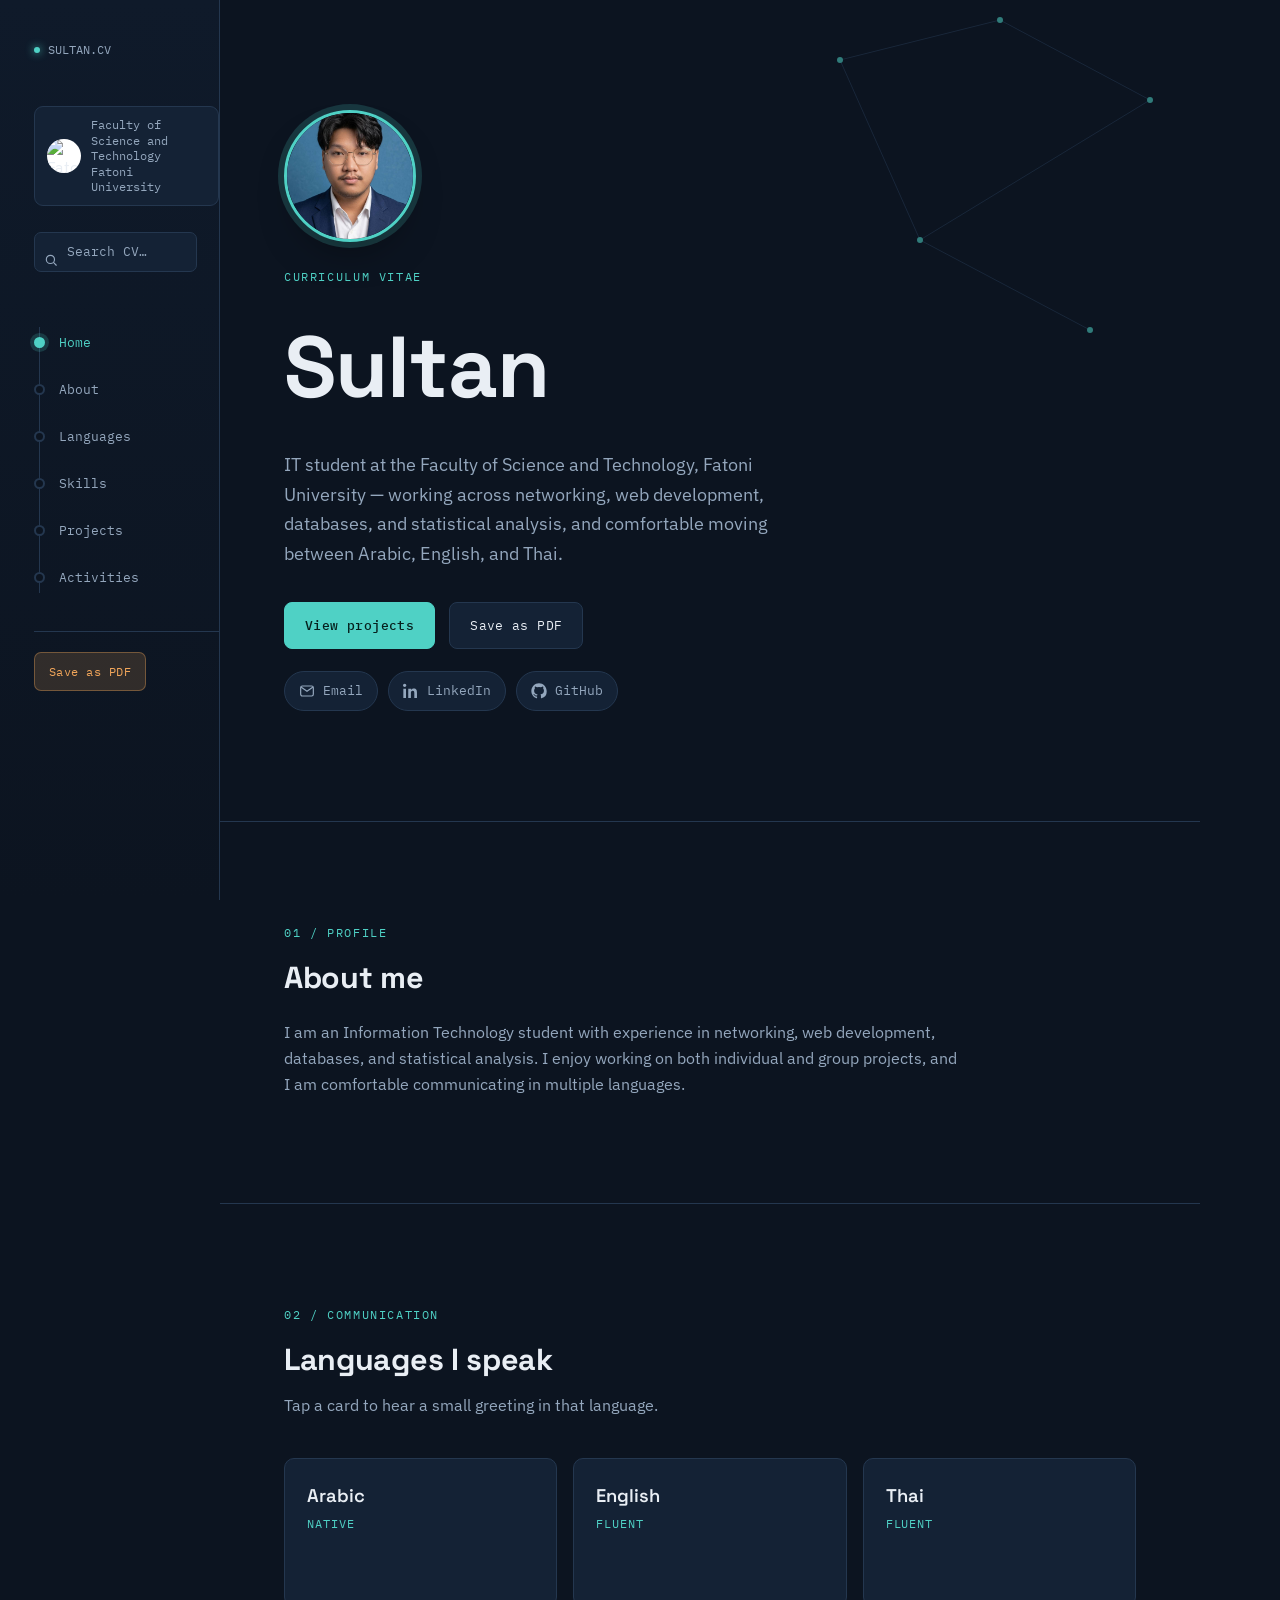
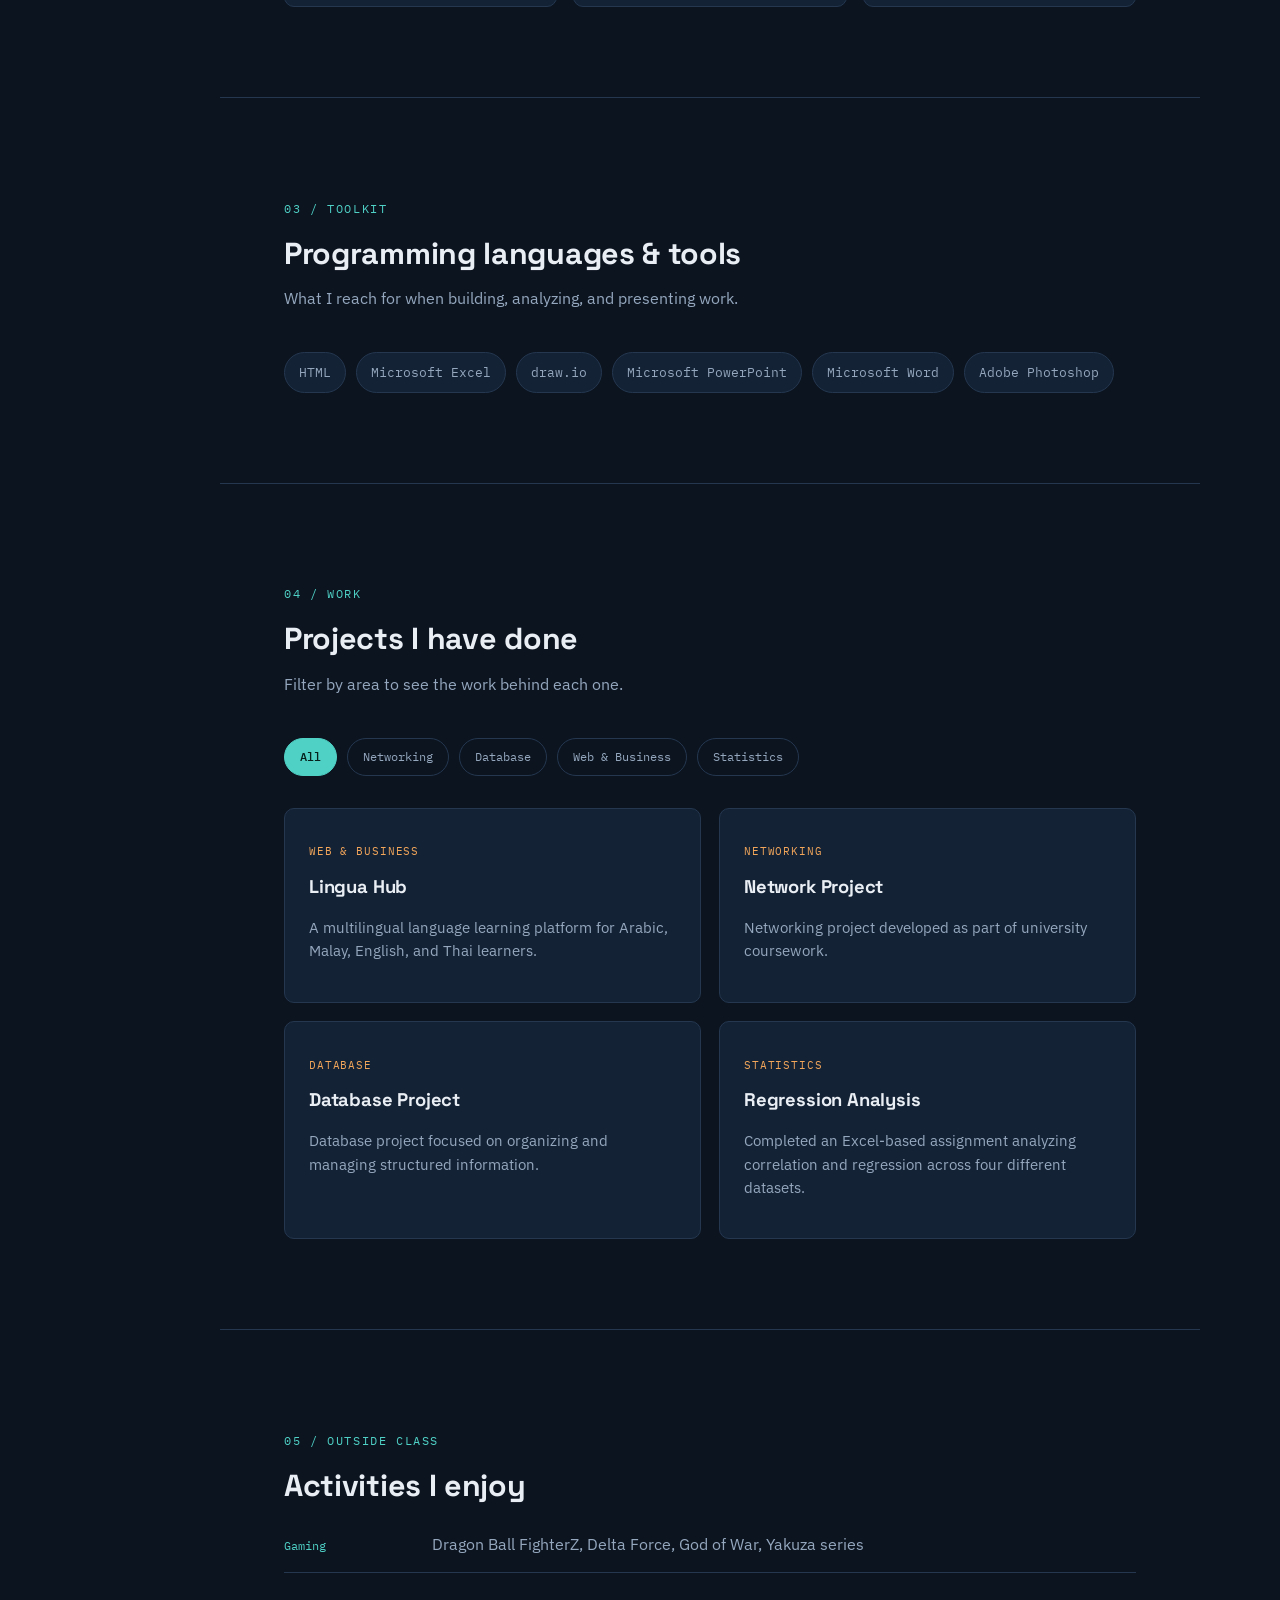
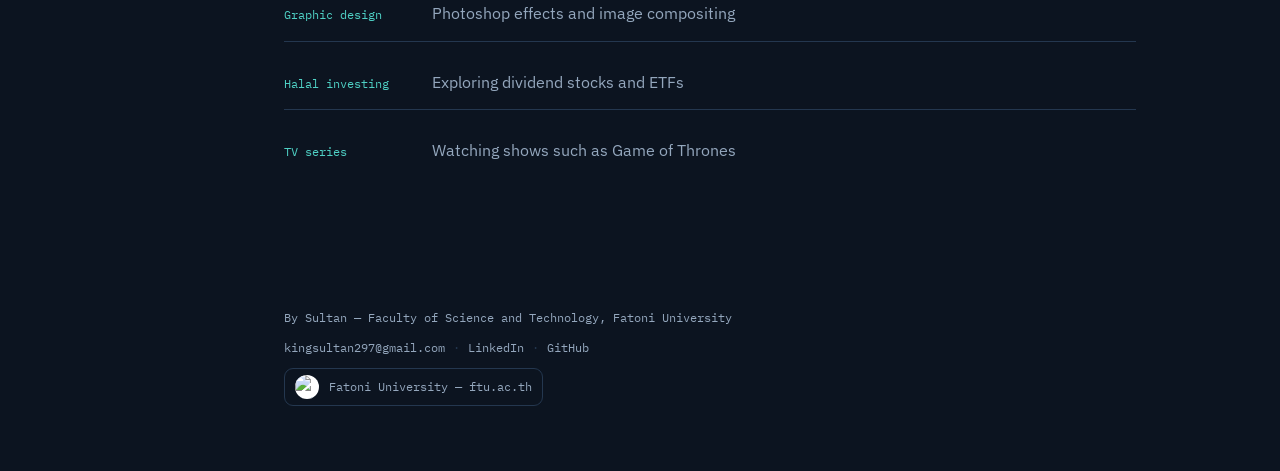
==== CV code/index.html @ 8ec35c38 "Fix image filename case sensitivity - change university.png to University.png" ====
<!DOCTYPE html>
<html lang="en">

<head>
    <meta charset="UTF-8">
    <meta name="viewport" content="width=device-width, initial-scale=1.0">
    <meta name="author" content="Sultan">
    <meta name="description"
        content="Curriculum Vitae of Sultan, IT student at Fatoni University">
    <meta name="keywords"
        content="Sultan, CV, Information Technology, Fatoni University, IT Student">
    <meta name="robots" content="index, follow">
    <title>Sultan — IT Student, Fatoni University</title>
    <!-- Google Fonts -->
    <link rel="preconnect" href="https://fonts.googleapis.com">
    <link rel="preconnect" href="https://fonts.gstatic.com" crossorigin>
    <link
        href="https://fonts.googleapis.com/css2?family=Space+Grotesk:wght@400;500;600;700&family=IBM+Plex+Sans:wght@400;500;600&family=IBM+Plex+Mono:wght@400;500&family=Noto+Sans+Arabic:wght@500&family=Noto+Sans+Thai:wght@500&display=swap"
        rel="stylesheet">
    <!-- CSS -->
    <link rel="stylesheet" href="style.css">
</head>
<body>
    <div class="shell">
        <!-- =====================================================
             NAVIGATION
             ===================================================== -->
        <nav class="rail" aria-label="Section navigation">
            <div class="rail-brand">
                <span class="dot"></span>
                SULTAN.CV
            </div>
            <!-- University -->
            <a
                class="uni-badge"
                href="https://ftu.ac.th/"
                target="_blank"
                rel="noopener noreferrer"
                aria-label="Fatoni University website">
                <img
                    src="images/university.png"
                    alt="Fatoni University logo">
                <span>
                    Faculty of Science and Technology<br>
                    Fatoni University
                </span>
            </a>
            <!-- Search -->
            <div class="rail-search">
                <svg
                    class="search-icon"
                    viewBox="0 0 24 24"
                    fill="none"
                    stroke="currentColor"
                    stroke-width="2"
                    stroke-linecap="round">
                    <circle
                        cx="11"
                        cy="11"
                        r="7">
                    </circle>
                    <line
                        x1="21"
                        y1="21"
                        x2="16.65"
                        y2="16.65">
                    </line>
                </svg>

                <input
                    type="search"
                    id="siteSearch"
                    class="search-input"
                    placeholder="Search CV…"
                    aria-label="Search this CV"
                    autocomplete="off">
                <span
                    id="searchCount"
                    class="search-count"
                    aria-live="polite">
                </span>
            </div>

            <!-- Navigation nodes -->
            <div class="topo">

                <div
                    class="topo-line"
                    aria-hidden="true">
                </div>
                <button
                    class="node-btn"
                    data-target="home">

                    <span class="node"></span>
                    Home

                </button>
                <button
                    class="node-btn"
                    data-target="about">
                    <span class="node"></span>
                    About

                </button>
                <button
                    class="node-btn"
                    data-target="languages">

                    <span class="node"></span>
                    Languages

                </button>
                <button
                    class="node-btn"
                    data-target="skills">
                    <span class="node"></span>
                    Skills
                </button>
                <button
                    class="node-btn"
                    data-target="projects">
                    <span class="node"></span>
                    Projects
                </button>
                <button
                    class="node-btn"
                    data-target="activities">
                    <span class="node"></span>
                    Activities
                </button>
            </div>
            <!-- Rail footer -->
            <div class="rail-foot">

                <button
                    type="button"
                    class="print-btn">

                    Save as PDF

                </button>

            </div>

        </nav>


        <!-- =====================================================
             MAIN CONTENT
             ===================================================== -->
        <main>
            <!-- =================================================
                 HOME
                 ================================================= -->
            <section id="home">
                <!-- Decorative graph -->
                <svg
                    class="hero-graph"
                    viewBox="0 0 520 520"
                    aria-hidden="true">
                    <line
                        x1="80"
                        y1="120"
                        x2="240"
                        y2="80">
                    </line>
                    <line
                        x1="240"
                        y1="80"
                        x2="390"
                        y2="160">
                    </line>

                    <line
                        x1="80"
                        y1="120"
                        x2="160"
                        y2="300">
                    </line>

                    <line
                        x1="160"
                        y1="300"
                        x2="390"
                        y2="160">
                    </line>

                    <line
                        x1="160"
                        y1="300"
                        x2="330"
                        y2="390">
                    </line>


                    <circle
                        class="pulse"
                        cx="80"
                        cy="120"
                        r="3">
                    </circle>

                    <circle
                        class="pulse"
                        cx="240"
                        cy="80"
                        r="3">
                    </circle>

                    <circle
                        class="pulse"
                        cx="390"
                        cy="160"
                        r="3">
                    </circle>

                    <circle
                        class="pulse"
                        cx="160"
                        cy="300"
                        r="3">
                    </circle>

                    <circle
                        class="pulse"
                        cx="330"
                        cy="390"
                        r="3">
                    </circle>

                </svg>


                <!-- Profile photo -->
                <div class="hero-photo">

                    <img
                        src="images/sultan.jpg"
                        alt="Portrait of Sultan">

                </div>


                <p class="eyebrow">
                    Curriculum Vitae
                </p>


                <h1 class="hero-name">
                    Sultan
                </h1>


                <p class="hero-role">
                    IT student at the Faculty of Science and Technology,
                    Fatoni University — working across networking,
                    web development, databases, and statistical analysis,
                    and comfortable moving between Arabic, English, and Thai.
                </p>


                <!-- Buttons -->
                <div class="hero-cta">

                    <button
                        type="button"
                        class="btn primary">

                        View projects

                    </button>


                    <button
                        type="button"
                        class="btn">

                        Save as PDF

                    </button>

                </div>


                <!-- Social links -->
                <div class="social-row">


                    <!-- Email -->
                    <a
                        class="social-link"
                        href="mailto:kingsultan297@gmail.com"
                        aria-label="Email Sultan">

                        <svg
                            viewBox="0 0 24 24"
                            fill="none"
                            stroke="currentColor"
                            stroke-width="1.8"
                            stroke-linecap="round"
                            stroke-linejoin="round">

                            <rect
                                x="2.5"
                                y="4.5"
                                width="19"
                                height="15"
                                rx="2.5">
                            </rect>

                            <path
                                d="M3.5 6.5l8.5 6 8.5-6">
                            </path>

                        </svg>

                        <span>
                            Email
                        </span>

                    </a>


                    <!-- LinkedIn -->
                    <a
                        class="social-link"
                        href="https://www.linkedin.com/search/results/people/?keywords=Sultan%20Sasu"
                        target="_blank"
                        rel="noopener noreferrer"
                        aria-label="Sultan on LinkedIn">

                        <svg
                            viewBox="0 0 24 24"
                            fill="currentColor">

                            <path
                                d="M4.98 3.5C4.98 4.88 3.87 6 2.5 6S0 4.88 0 3.5 1.12 1 2.5 1s2.48 1.12 2.48 2.5zM.5 8.5h4v14h-4v-14zM8.5 8.5h3.83v1.91h.05c.53-1 1.84-2.07 3.78-2.07 4.05 0 4.8 2.66 4.8 6.13v8.03h-4v-7.12c0-1.7-.03-3.88-2.36-3.88-2.37 0-2.73 1.85-2.73 3.76v7.36h-4v-14z">
                            </path>

                        </svg>

                        <span>
                            LinkedIn
                        </span>

                    </a>


                    <!-- GitHub -->
                    <a
                        class="social-link"
                        href="https://github.com/ug681431004-oss"
                        target="_blank"
                        rel="noopener noreferrer"
                        aria-label="Sultan on GitHub">

                        <svg
                            viewBox="0 0 24 24"
                            fill="currentColor">

                            <path
                                d="M12 .5C5.73.5.5 5.73.5 12c0 5.08 3.29 9.39 7.86 10.91.57.11.78-.25.78-.55 0-.27-.01-1.17-.02-2.12-3.2.7-3.88-1.36-3.88-1.36-.52-1.34-1.28-1.7-1.28-1.7-1.05-.72.08-.7.08-.7 1.16.08 1.77 1.19 1.77 1.19 1.03 1.77 2.7 1.26 3.36.96.1-.75.4-1.26.73-1.55-2.55-.29-5.23-1.28-5.23-5.7 0-1.26.45-2.29 1.19-3.1-.12-.29-.52-1.46.11-3.05 0 0 .97-.31 3.18 1.18a11 11 0 0 1 5.79 0c2.21-1.49 3.18-1.18 3.18-1.18.63 1.59.23 2.76.11 3.05.74.81 1.19 1.84 1.19 3.1 0 4.43-2.69 5.41-5.25 5.69.41.36.78 1.06.78 2.14 0 1.54-.01 2.79-.01 3.17 0 .3.2.67.79.55A10.52 10.52 0 0 0 23.5 12C23.5 5.73 18.27.5 12 .5z">
                            </path>

                        </svg>

                        <span>
                            GitHub
                        </span>

                    </a>

                </div>

            </section>


            <!-- =================================================
                 ABOUT
                 ================================================= -->

            <section id="about">

                <p class="eyebrow">
                    01 / Profile
                </p>

                <h2 class="section-title">
                    About me
                </h2>

                <p>
                    I am an Information Technology student with experience
                    in networking, web development, databases, and
                    statistical analysis. I enjoy working on both
                    individual and group projects, and I am comfortable
                    communicating in multiple languages.
                </p>

            </section>


            <!-- =================================================
                 LANGUAGES
                 ================================================= -->

            <section id="languages">

                <p class="eyebrow">
                    02 / Communication
                </p>

                <h2 class="section-title">
                    Languages I speak
                </h2>

                <p class="section-sub">
                    Tap a card to hear a small greeting in that language.
                </p>


                <div
                    class="lang-grid"
                    id="langGrid">


                    <!-- Arabic -->
                    <button
                        type="button"
                        class="lang-card"
                        data-lang="ar">

                        <div class="lang-name">
                            Arabic
                        </div>

                        <div class="lang-level">
                            Native
                        </div>

                        <div class="lang-phrase"></div>

                        <div class="lang-meaning"></div>

                    </button>


                    <!-- English -->
                    <button
                        type="button"
                        class="lang-card"
                        data-lang="en">

                        <div class="lang-name">
                            English
                        </div>

                        <div class="lang-level">
                            Fluent
                        </div>

                        <div class="lang-phrase"></div>

                        <div class="lang-meaning"></div>

                    </button>


                    <!-- Thai -->
                    <button
                        type="button"
                        class="lang-card"
                        data-lang="th">

                        <div class="lang-name">
                            Thai
                        </div>

                        <div class="lang-level">
                            Fluent
                        </div>

                        <div class="lang-phrase"></div>

                        <div class="lang-meaning"></div>

                    </button>

                </div>

            </section>


            <!-- =================================================
                 SKILLS
                 ================================================= -->

            <section id="skills">

                <p class="eyebrow">
                    03 / Toolkit
                </p>

                <h2 class="section-title">
                    Programming languages &amp; tools
                </h2>

                <p class="section-sub">
                    What I reach for when building, analyzing,
                    and presenting work.
                </p>


                <div class="chip-row">

                    <span class="chip">
                        HTML
                    </span>

                    <span class="chip">
                        Microsoft Excel
                    </span>

                    <span class="chip">
                        draw.io
                    </span>

                    <span class="chip">
                        Microsoft PowerPoint
                    </span>

                    <span class="chip">
                        Microsoft Word
                    </span>

                    <span class="chip">
                        Adobe Photoshop
                    </span>

                </div>

            </section>


            <!-- =================================================
                 PROJECTS
                 ================================================= -->

            <section id="projects">

                <p class="eyebrow">
                    04 / Work
                </p>

                <h2 class="section-title">
                    Projects I have done
                </h2>

                <p class="section-sub">
                    Filter by area to see the work behind each one.
                </p>


                <!-- Project filters -->
                <div
                    class="filters"
                    id="filters">

                    <button
                        type="button"
                        class="filter-btn active"
                        data-filter="all">

                        All

                    </button>


                    <button
                        type="button"
                        class="filter-btn"
                        data-filter="networking">

                        Networking

                    </button>
                    <button
                        type="button"
                        class="filter-btn"
                        data-filter="database">
                        Database
                    </button>
                    <button
                        type="button"
                        class="filter-btn"
                        data-filter="web">
                        Web &amp; Business
                    </button>
                    <button
                        type="button"
                        class="filter-btn"
                        data-filter="stats">
                        Statistics
                    </button>
                </div>
                <!-- Project cards -->
                <div
                    class="project-grid"
                    id="projectGrid">
                    <!-- Project 1 -->
                    <article
                        class="project-card"
                        data-cat="web">
                        <p class="project-tag">
                            Web &amp; Business
                        </p>
                        <h3 class="project-title">
                            Lingua Hub
                        </h3>
                        <p class="project-desc">
                            A multilingual language learning platform
                            for Arabic, Malay, English, and Thai learners.
                        </p>
                    </article>
                    <!-- Project 2 -->
                    <article
                        class="project-card"
                        data-cat="networking">
                        <p class="project-tag">
                            Networking
                        </p>
                        <h3 class="project-title">
                            Network Project
                        </h3>
                        <p class="project-desc">
                            Networking project developed as part
                            of university coursework.
                        </p>
                    </article>
                    <!-- Project 3 -->
                    <article
                        class="project-card"
                        data-cat="database">
                        <p class="project-tag">
                            Database
                        </p>
                        <h3 class="project-title">
                            Database Project
                        </h3>
                        <p class="project-desc">
                            Database project focused on organizing
                            and managing structured information.
                        </p>
                    </article>
                    <!-- Project 4 -->
                    <article
                        class="project-card"
                        data-cat="stats">
                        <p class="project-tag">
                            Statistics
                        </p>
                        <h3 class="project-title">
                            Regression Analysis
                        </h3>
                        <p class="project-desc">
                            Completed an Excel-based assignment
                            analyzing correlation and regression
                            across four different datasets.
                        </p>

                    </article>

                </div>

            </section>


            <!-- =================================================
                 ACTIVITIES
                 ================================================= -->

            <section id="activities">

                <p class="eyebrow">
                    05 / Outside class
                </p>

                <h2 class="section-title">
                    Activities I enjoy
                </h2>


                <div class="activity-list">


                    <div class="activity-row">

                        <span class="activity-label">
                            Gaming
                        </span>

                        <span class="activity-detail">
                            Dragon Ball FighterZ, Delta Force,
                            God of War, Yakuza series
                        </span>
                    </div>
                    <div class="activity-row">

                        <span class="activity-label">
                            Graphic design
                        </span>
                        <span class="activity-detail">
                            Photoshop effects and image compositing
                        </span>
                    </div>
                    <div class="activity-row">

                        <span class="activity-label">
                            Halal investing
                        </span>
                        <span class="activity-detail">
                            Exploring dividend stocks and ETFs
                        </span>
                    </div>
                    <div class="activity-row">
                        <span class="activity-label">
                            TV series
                        </span>
                        <span class="activity-detail">
                            Watching shows such as Game of Thrones
                        </span>
                    </div>
                </div>
            </section>
            <!-- =================================================
                 FOOTER
                 ================================================= -->
            <footer>
                <div class="footer-name">
                    By Sultan — Faculty of Science and Technology,
                    Fatoni University
                </div>
                <div class="footer-links">

                    <a href="mailto:kingsultan297@gmail.com">
                        kingsultan297@gmail.com
                    </a>
                    <span aria-hidden="true">
                        ·
                    </span>
                    <a
                        href="https://www.linkedin.com/search/results/people/?keywords=Sultan%20Sasu"
                        target="_blank"
                        rel="noopener noreferrer">
                        LinkedIn
                    </a>
                    <span aria-hidden="true">
                        ·
                    </span>
                    <a
                        href="https://github.com/ug681431004-oss"
                        target="_blank"
                        rel="noopener noreferrer">
                        GitHub
                    </a>
                </div>
                <!-- University footer -->
                <a
                    class="uni-badge footer-uni"
                    href="https://ftu.ac.th/"
                    target="_blank"
                    rel="noopener noreferrer"
                    aria-label="Fatoni University website">
                    <img
                        src="images/university.png"
                        alt="Fatoni University logo">
                    <span>
                        Fatoni University — ftu.ac.th
                    </span>
                </a>
            </footer>
        </main>
    </div>
    <!-- JavaScript -->
    <script src="script.js"></script>

</body>
</html>
---- CV code/style.css ----
/* =========================================================
   VARIABLES
   ========================================================= */
:root {
    --bg: #0c1420;
    --bg-soft: #0f1a2a;
    --panel: #142235;
    --panel-2: #1a2c44;
    --line: #24374f;
    --text: #e9eef4;
    --text-dim: #94a7bd;
    --teal: #4fd1c5;
    --teal-dim: rgba(79, 209, 197, 0.18);
    --amber: #f2a65a;
    --amber-dim: rgba(242, 166, 90, 0.16);
    --radius: 10px;
    --display: "Space Grotesk", sans-serif;
    --body: "IBM Plex Sans", sans-serif;
    --mono: "IBM Plex Mono", monospace;
}
/* =========================================================
   RESET
   ========================================================= */
* {
    box-sizing: border-box;
}
html {
    scroll-behavior: smooth;
}
body {
    margin: 0;
    background: var(--bg);
    color: var(--text);
    font-family: var(--body);
    line-height: 1.6;
    -webkit-font-smoothing: antialiased;
}
::selection {
    background: var(--teal-dim);
    color: var(--text);
}
a {
    color: inherit;
}
button,
input {
    font: inherit;
}
h1,
h2,
h3 {
    font-family: var(--display);
    margin: 0;
    letter-spacing: -0.01em;
}
/* =========================================================
   GENERAL
   ========================================================= */
.eyebrow {
    font-family: var(--mono);
    font-size: 0.72rem;
    letter-spacing: 0.14em;
    text-transform: uppercase;
    color: var(--teal);
}
/* =========================================================
   MAIN LAYOUT
   ========================================================= */

.shell {
    display: grid;
    grid-template-columns: 220px 1fr;
    min-height: 100vh;
}
/* =========================================================
   LEFT NAVIGATION
   ========================================================= */
.rail {
    position: sticky;
    top: 0;
    height: 100vh;
    padding: 40px 0 40px 34px;
    border-right: 1px solid var(--line);
    background:
        linear-gradient(
            180deg,
            var(--bg-soft),
            var(--bg)
        );
}
/* Brand */
.rail-brand {
    display: flex;
    align-items: center;
    gap: 8px;
    margin-bottom: 46px;
    font-family: var(--mono);
    font-size: 0.78rem;
    color: var(--text-dim);
}

.rail-brand .dot {
    width: 6px;
    height: 6px;
    border-radius: 50%;
    background: var(--teal);
    box-shadow:
      0 0 8px var(--teal);
}
/* =========================================================
   UNIVERSITY BADGE
   ========================================================= */
.uni-badge {
    display: flex;
    align-items: center;
    gap: 10px;
    padding: 10px 12px;
    margin-bottom: 26px;
    text-decoration: none;
    border: 1px solid var(--line);
    border-radius: 9px;
    background: var(--panel);
    transition:
        border-color 0.2s ease,
        background 0.2s ease,
        transform 0.2s ease;
}
.uni-badge:hover {
    border-color: var(--teal);
    background: var(--panel-2);
    transform: translateY(-1px);
}
.uni-badge img {
    width: 34px;
    height: 34px;
    flex: 0 0 auto;
    object-fit: cover;
    border-radius: 50%;
    background: white;
}
.uni-badge span {
    font-family: var(--mono);
    font-size: 0.72rem;
    line-height: 1.35;
    color: var(--text-dim);
}
.uni-badge:hover span {
    color: var(--text);
}
/* Footer university */
.uni-badge.footer-uni {
    display: inline-flex;
    margin: 10px 0 0;
    padding: 6px 10px;
    background: transparent;
}
.uni-badge.footer-uni img {
    width: 24px;
    height: 24px;
}
/* =========================================================
   SEARCH
   ========================================================= */
.rail-search {
    position: relative;
    margin-bottom: 30px;
    padding-right: 22px;
}
.search-icon {
    position: absolute;
    left: 10px;
    top: 50%;
    width: 14px;
    height: 14px;
    transform: translateY(-50%);
    color: var(--text-dim);
    pointer-events: none;
}

.search-input {
    width: 100%;
    padding: 9px 10px 9px 32px;
    outline: none;
    font-family: var(--mono);
    font-size: 0.8rem;
    color: var(--text);
    background: var(--panel);
    border: 1px solid var(--line);
    border-radius: 7px;
    transition:
        border-color 0.2s ease,
        box-shadow 0.2s ease,
        background 0.2s ease;
}
.search-input::placeholder {
    color: var(--text-dim);
}
.search-input:focus {
    border-color: var(--teal);
    background: var(--panel-2);
    box-shadow:
        0 0 0 3px var(--teal-dim);
}
.search-count {
    display: block;
    min-height: 1em;
    margin-top: 6px;
    font-family: var(--mono);
    font-size: 0.68rem;
    color: var(--text-dim);
}
.search-count.no-results {
    color: var(--amber);
}
/* Search highlight */
mark.search-hit {
    padding: 0 1px;
    color: var(--teal);
    background: var(--teal-dim);
    border-radius: 3px;
}
mark.search-hit.current {
    color: #06201d;
    background: var(--teal);
}
/* =========================================================
   NAVIGATION NODES
   ========================================================= */
.topo {
    position: relative;
}
.topo-line {
    position: absolute;
    left: 5px;
    top: 8px;
    bottom: 8px;
    width: 1px;
    background: var(--line);
}
.node-btn {
    position: relative;
    display: flex;
    align-items: center;
    gap: 14px;
    width: 100%;
    padding: 13px 0;
    border: 0;
    background: none;
    color: var(--text-dim);
    font-family: var(--mono);
    font-size: 0.82rem;
    text-align: left;
    cursor: pointer;
}

.node-btn .node {
    z-index: 1;
    flex: 0 0 auto;
    width: 11px;
    height: 11px;
    border: 2px solid var(--line);
    border-radius: 50%;
    background: var(--bg);
    transition: all 0.25s ease;
}
.node-btn:hover {
    color: var(--text);
}
.node-btn:hover .node {
    border-color: var(--teal);
    transform: scale(1.2);
}
.node-btn.active {
    color: var(--teal);
}
.node-btn.active .node {
    border-color: var(--teal);
    background: var(--teal);
    box-shadow:
        0 0 0 4px var(--teal-dim);
}
/* =========================================================
   RAIL FOOTER
   ========================================================= */
.rail-foot {
    margin-top: 30px;
    padding-top: 20px;
    border-top: 1px solid var(--line);
}
.print-btn {
    padding: 9px 14px;
    border: 1px solid rgba(242, 166, 90, 0.35);
    border-radius: 7px;
    background: var(--amber-dim);
    color: var(--amber);
    font-family: var(--mono);
    font-size: 0.75rem;
    letter-spacing: 0.04em;
    cursor: pointer;
}
.print-btn:hover {
    background: rgba(242, 166, 90, 0.28);
}
/* =========================================================
   SECTIONS
   ========================================================= */

main {
    min-width: 0;
}

section {
    max-width: 980px;

    padding: 90px 64px;

    border-bottom: 1px solid var(--line);
}

section:last-of-type {
    border-bottom: none;
}


/* =========================================================
   HOME / HERO
   ========================================================= */

#home {
    position: relative;
    overflow: hidden;
    padding-top: 110px;
    padding-bottom: 110px;
}
/* Decorative network */

.hero-graph {
    position: absolute;

    top: -60px;
    right: -80px;

    width: 520px;
    height: 520px;

    opacity: 0.55;

    pointer-events: none;
}

.hero-graph circle {
    fill: var(--teal);
}

.hero-graph line {
    stroke: var(--line);

    stroke-width: 1;
}


/* =========================================================
   PROFILE PHOTO
   ========================================================= */

.hero-photo {
    position: relative;

    z-index: 1;

    width: 132px;
    height: 132px;

    margin-bottom: 26px;

    overflow: hidden;

    border: 3px solid var(--teal);

    border-radius: 50%;

    box-shadow:
        0 0 0 6px var(--teal-dim),
        0 20px 40px -20px rgba(0, 0, 0, 0.6);
}

.hero-photo img {
    display: block;

    width: 100%;
    height: 100%;

    object-fit: cover;
}


/* =========================================================
   HERO TEXT
   ========================================================= */

.hero-name {
    position: relative;

    z-index: 1;

    font-size: clamp(3rem, 8vw, 5.4rem);

    font-weight: 700;

    background:
        linear-gradient(
            100deg,
            var(--text) 30%,
            var(--teal) 45%,
            var(--text) 60%
        );

    background-size: 220% auto;

    background-clip: text;

    -webkit-background-clip: text;

    -webkit-text-fill-color: transparent;
}

.hero-role {
    position: relative;

    z-index: 1;

    max-width: 46ch;

    margin-top: 14px;

    color: var(--text-dim);

    font-size: 1.15rem;
}


/* =========================================================
   HERO BUTTONS
   ========================================================= */

.hero-cta {
    position: relative;

    z-index: 1;

    display: flex;

    flex-wrap: wrap;

    gap: 14px;

    margin-top: 34px;
}

.btn {
    display: inline-flex;

    align-items: center;

    gap: 8px;

    padding: 12px 20px;

    border: 1px solid var(--line);

    border-radius: 8px;

    background: var(--panel);

    color: var(--text);

    font-family: var(--mono);

    font-size: 0.82rem;

    letter-spacing: 0.03em;

    cursor: pointer;

    transition: all 0.2s ease;
}

.btn.primary {
    background: var(--teal);

    border-color: var(--teal);

    color: #06201d;

    font-weight: 500;
}

.btn.primary:hover {
    background: #6fe0d5;
}

.btn:hover {
    border-color: var(--teal);

    color: var(--teal);

    transform: translateY(-1px);
}


/* =========================================================
   SOCIAL LINKS
   ========================================================= */

.social-row {
    position: relative;

    z-index: 1;

    display: flex;

    flex-wrap: wrap;

    gap: 10px;

    margin-top: 22px;
}

.social-link {
    display: inline-flex;

    align-items: center;

    gap: 8px;

    padding: 9px 14px;

    border: 1px solid var(--line);

    border-radius: 999px;

    background: var(--panel);

    color: var(--text-dim);

    text-decoration: none;

    font-family: var(--mono);

    font-size: 0.8rem;

    transition: all 0.2s ease;
}

.social-link svg {
    width: 16px;
    height: 16px;

    flex: 0 0 auto;
}

.social-link:hover {
    border-color: var(--teal);

    background: var(--panel-2);

    color: var(--teal);

    transform: translateY(-2px);
}


/* =========================================================
   SECTION TITLES
   ========================================================= */

.section-title {
    margin-bottom: 8px;

    font-size: 1.9rem;
}

.section-sub {
    max-width: 60ch;

    margin: 0 0 40px;

    color: var(--text-dim);
}


/* =========================================================
   ABOUT
   ========================================================= */

#about p:not(.eyebrow) {
    max-width: 68ch;

    color: var(--text-dim);

    font-size: 1.02rem;
}


/* =========================================================
   LANGUAGES
   ========================================================= */

.lang-grid {
    display: grid;

    grid-template-columns:
        repeat(
            auto-fit,
            minmax(200px, 1fr)
        );

    gap: 16px;
}

.lang-card {
    padding: 22px;

    border: 1px solid var(--line);

    border-radius: var(--radius);

    background: var(--panel);

    color: var(--text);

    text-align: left;

    cursor: pointer;

    transition:
        border-color 0.2s ease,
        transform 0.2s ease,
        background 0.2s ease;
}

.lang-card:hover {
    border-color: var(--teal);

    transform: translateY(-2px);
}

.lang-card.active {
    border-color: var(--teal);

    background: var(--panel-2);

    box-shadow:
        0 0 0 1px var(--teal-dim),
        0 8px 24px -12px rgba(79, 209, 197, 0.45);
}

.lang-name {
    font-family: var(--display);

    font-size: 1.15rem;

    font-weight: 600;
}

.lang-level {
    margin-top: 4px;

    color: var(--teal);

    font-family: var(--mono);

    font-size: 0.72rem;

    letter-spacing: 0.08em;

    text-transform: uppercase;
}

.lang-phrase {
    min-height: 1.6em;

    margin-top: 14px;

    color: var(--text);

    font-size: 1.3rem;

    opacity: 0;

    transform: translateY(6px);

    transition:
        opacity 0.35s ease,
        transform 0.35s ease;
}

.lang-phrase.show {
    opacity: 1;

    transform: translateY(0);
}

.lang-meaning {
    margin-top: 4px;

    color: var(--text-dim);

    font-size: 0.82rem;

    opacity: 0;

    transition: opacity 0.35s ease;
}

.lang-meaning.show {
    opacity: 1;
}


/* =========================================================
   SKILLS
   ========================================================= */

.chip-row {
    display: flex;

    flex-wrap: wrap;

    gap: 10px;
}

.chip {
    padding: 9px 14px;

    border: 1px solid var(--line);

    border-radius: 999px;

    background: var(--panel);

    color: var(--text-dim);

    font-family: var(--mono);

    font-size: 0.82rem;

    transition: all 0.2s ease;
}

.chip:hover {
    border-color: var(--teal);

    background: var(--panel-2);

    color: var(--text);

    transform: translateY(-2px);
}


/* =========================================================
   PROJECT FILTERS
   ========================================================= */

.filters {
    display: flex;

    flex-wrap: wrap;

    gap: 10px;

    margin-bottom: 32px;
}

.filter-btn {
    padding: 8px 15px;

    border: 1px solid var(--line);

    border-radius: 999px;

    background: transparent;

    color: var(--text-dim);

    font-family: var(--mono);

    font-size: 0.78rem;

    cursor: pointer;

    transition: all 0.2s ease;
}

.filter-btn:hover {
    border-color: var(--teal);

    color: var(--text);

    transform: translateY(-1px);
}

.filter-btn.active {
    background: var(--teal);

    border-color: var(--teal);

    color: #06201d;

    font-weight: 500;
}


/* =========================================================
   PROJECTS
   ========================================================= */

.project-grid {
    display: grid;

    grid-template-columns:
        repeat(
            auto-fill,
            minmax(280px, 1fr)
        );

    gap: 18px;
}

.project-card {
    padding: 24px;

    border: 1px solid var(--line);

    border-radius: var(--radius);

    background: var(--panel);

    transition:
        border-color 0.2s ease,
        transform 0.2s ease,
        opacity 0.3s ease;
}

.project-card:hover {
    border-color: var(--teal);

    transform:
        translateY(-3px)
        scale(1.01);
}

.project-card.hidden {
    display: none;
}

.project-card.filtering-out {
    opacity: 0;

    transform: scale(0.94);
}

.project-tag {
    color: var(--amber);

    font-family: var(--mono);

    font-size: 0.68rem;

    letter-spacing: 0.08em;

    text-transform: uppercase;
}

.project-title {
    margin: 8px 0 10px;

    font-size: 1.15rem;
}

.project-desc {
    color: var(--text-dim);

    font-size: 0.92rem;
}


/* =========================================================
   ACTIVITIES
   ========================================================= */

.activity-list {
    display: flex;

    flex-direction: column;

    gap: 14px;
}

.activity-row {
    display: flex;

    align-items: baseline;

    gap: 18px;

    padding: 14px 0;

    border-bottom: 1px solid var(--line);
}

.activity-row:last-child {
    border-bottom: none;
}

.activity-label {
    flex: 0 0 130px;

    color: var(--teal);

    font-family: var(--mono);

    font-size: 0.75rem;
}

.activity-detail {
    color: var(--text-dim);
}


/* =========================================================
   FOOTER
   ========================================================= */

footer {
    padding: 40px 64px 60px;
    color: var(--text-dim);
    font-family: var(--mono);
    font-size: 0.78rem;
}
.footer-links {
    display: flex;

    flex-wrap: wrap;

    align-items: center;

    gap: 8px;

    margin-top: 10px;
}
.footer-links a {
    color: var(--text-dim);

    text-decoration: none;

    transition: color 0.2s ease;
}
.footer-links a:hover {
    color: var(--teal);
}
.footer-links span {
    color: var(--line);
}
/* =========================================================
   MOBILE / TABLET
   ========================================================= */

@media (max-width: 860px) {

    .shell {
        grid-template-columns: 1fr;
    }
    .rail {
        position: sticky;
        top: 0;
        z-index: 10;
        width: 100%;
        height: auto;
        padding: 16px 20px;
        border-right: none;
        border-bottom: 1px solid var(--line);
    }
    .rail-brand {
        margin-bottom: 12px;
    }
    .rail-search {
        margin-bottom: 12px;
        padding-right: 0;
    }
    .topo {
        display: flex;
        gap: 4px;
        overflow-x: auto;
    }
    .topo-line {
        display: none;
    }
    .node-btn {
        width: auto;
        padding: 8px 10px;
        white-space: nowrap;
    }
    .rail-foot {
        display: none;
    }
    section {
        padding: 56px 22px;
    }
    .hero-graph {
        display: none;
    }
    .hero-photo {
        width: 104px;
        height: 104px;
    }
    footer {
        padding: 35px 22px 45px;
    }
}
/* =========================================================
   SMALL PHONES
   ========================================================= */
@media (max-width: 520px) {

    .hero-name {
        font-size: 3rem;
    }
    .hero-role {
        font-size: 1rem;
    }
    .hero-cta {
        flex-direction: column;
        align-items: stretch;
    }
    .btn {
        justify-content: center;
    }
    .social-row {
        flex-direction: column;
        align-items: stretch;
    }
    .social-link {
        justify-content: center;
    }
    .activity-row {
        flex-direction: column;
        gap: 5px;
    }
    .activity-label {
        flex: none;
    }
}
/* =========================================================
   PRINT / SAVE AS PDF
   ========================================================= */
@media print {

    .rail {
        display: none;
    }
    .shell {
        display: block;
    }
    body {
        background: white;
        color: #111;
    }
    section {
        max-width: none;
        padding: 25px 0;
        border-bottom: none;
    }
    .hero-graph,
    .hero-cta,
    .filters,
    .print-btn {
        display: none;
    }
    .hero-name {
        color: #111;
        background: none;
        -webkit-text-fill-color: initial;
    }
    .social-link {
        border: none;
        padding-left: 0;
    }
    footer {
        padding: 30px 0;
    }
}
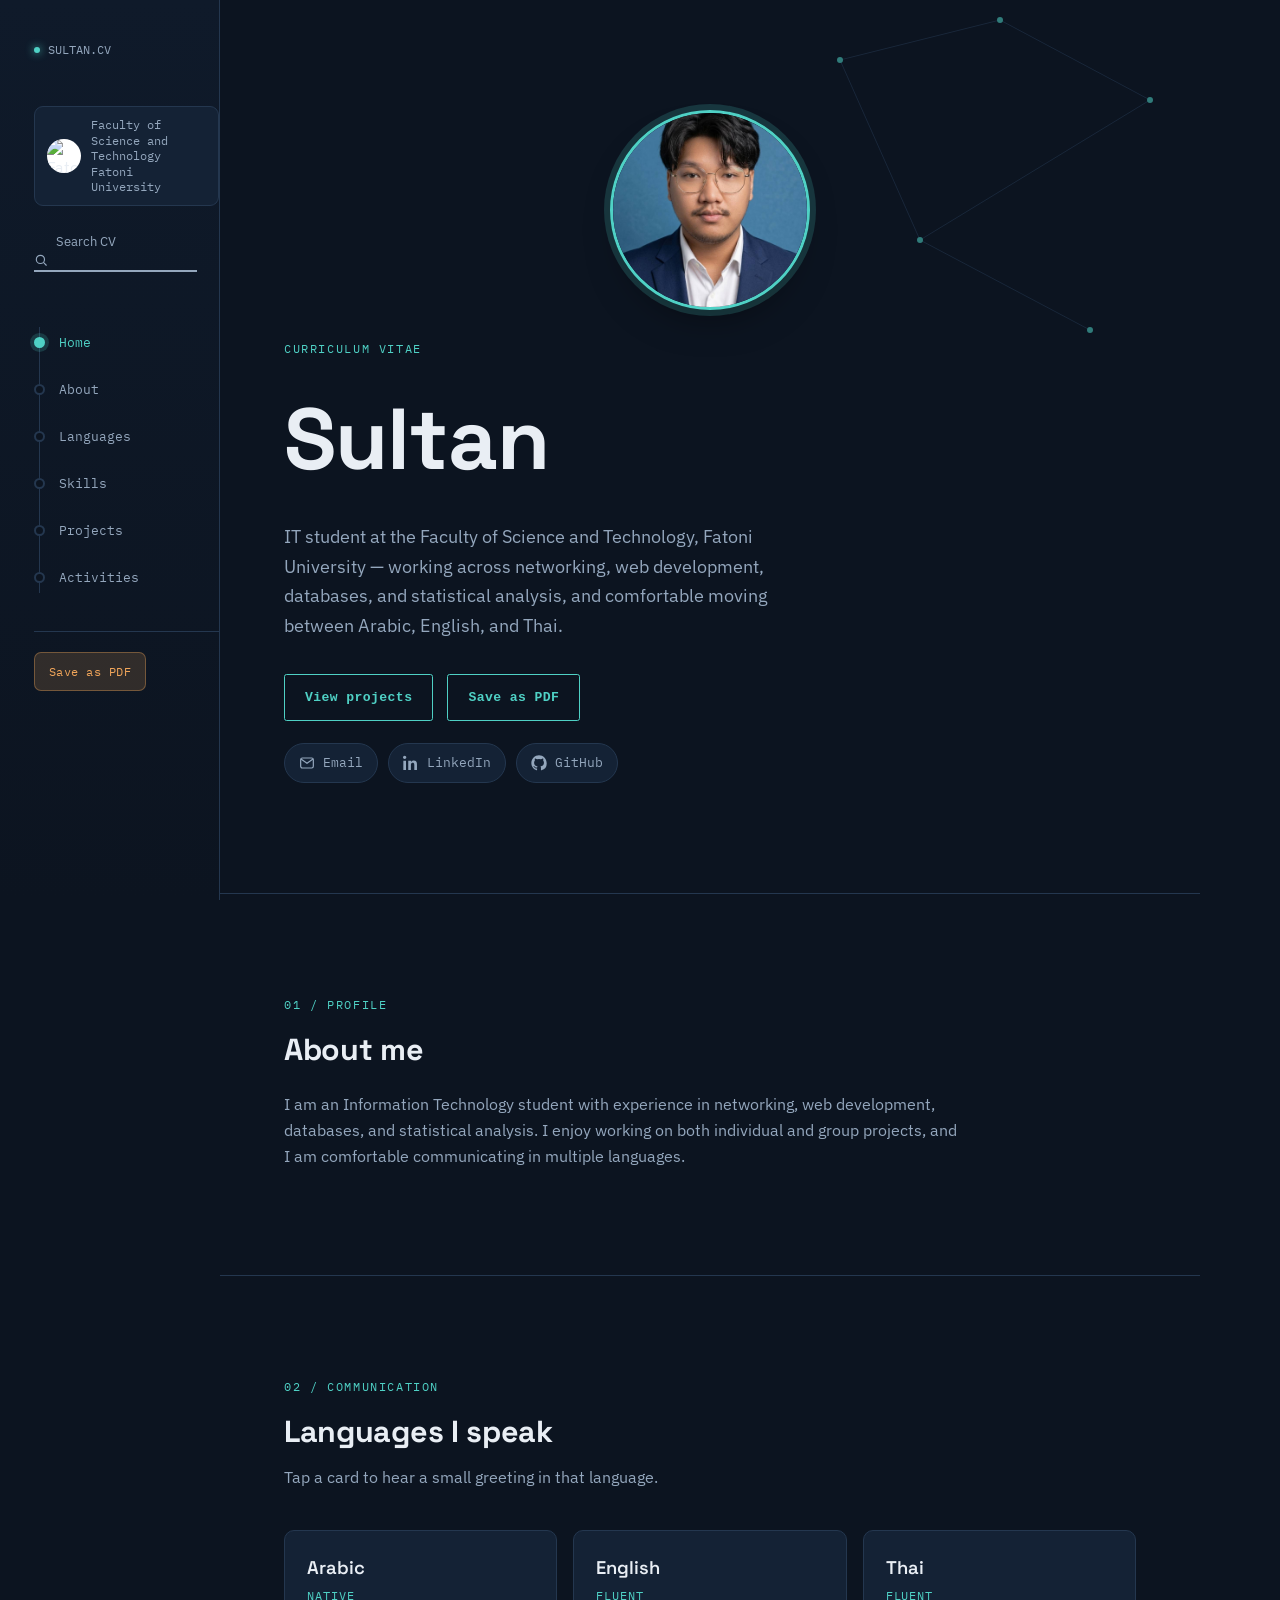
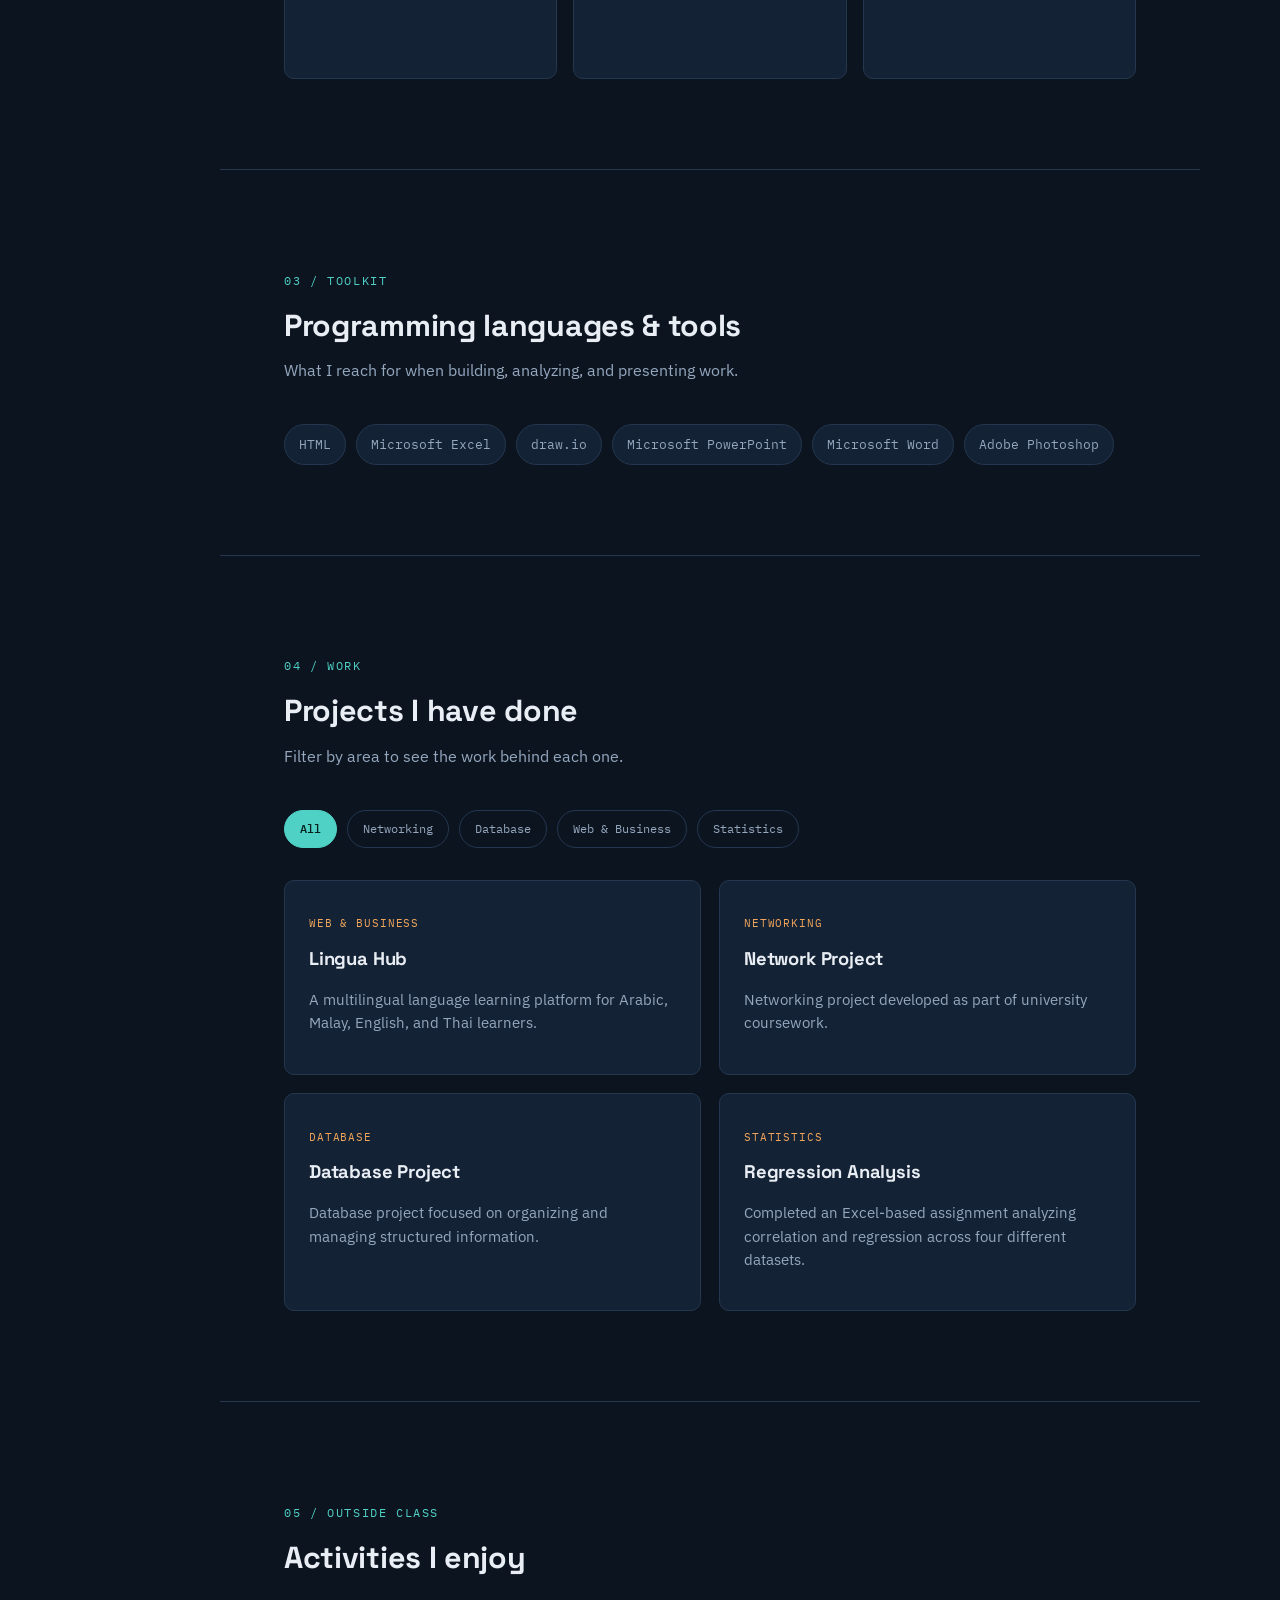
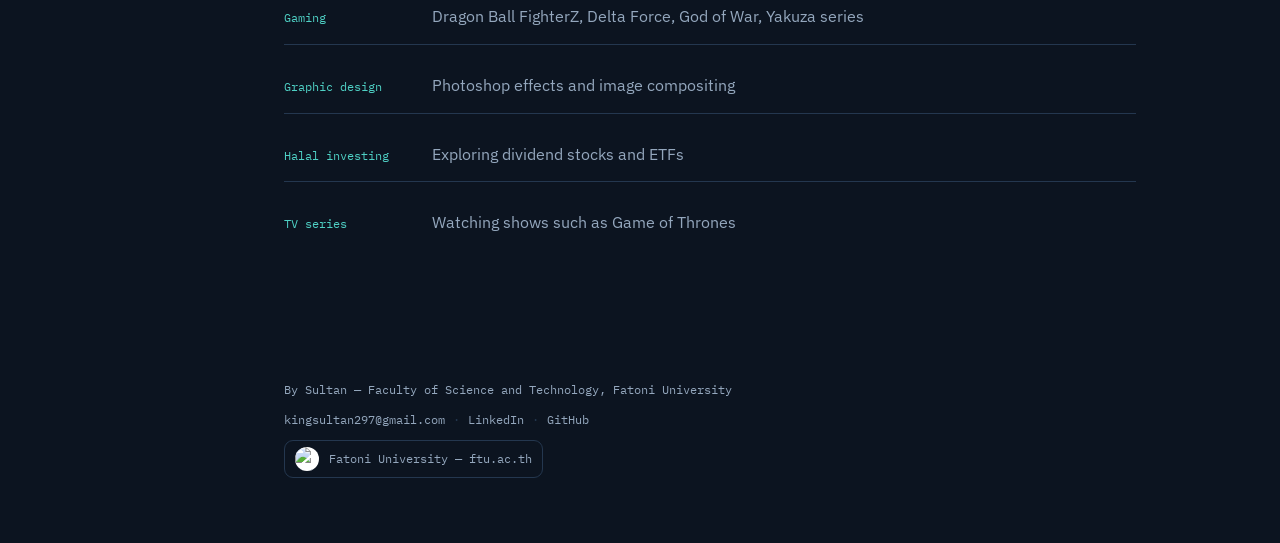
==== commit 2ba27276: "Add files via upload" ====
--- a/CV code/index.html
+++ b/CV code/index.html
@@ -1,789 +1,802 @@
-<!DOCTYPE html>
-<html lang="en">
-
-<head>
-    <meta charset="UTF-8">
-    <meta name="viewport" content="width=device-width, initial-scale=1.0">
-    <meta name="author" content="Sultan">
-    <meta name="description"
-        content="Curriculum Vitae of Sultan, IT student at Fatoni University">
-    <meta name="keywords"
-        content="Sultan, CV, Information Technology, Fatoni University, IT Student">
-    <meta name="robots" content="index, follow">
-    <title>Sultan — IT Student, Fatoni University</title>
-    <!-- Google Fonts -->
-    <link rel="preconnect" href="https://fonts.googleapis.com">
-    <link rel="preconnect" href="https://fonts.gstatic.com" crossorigin>
-    <link
-        href="https://fonts.googleapis.com/css2?family=Space+Grotesk:wght@400;500;600;700&family=IBM+Plex+Sans:wght@400;500;600&family=IBM+Plex+Mono:wght@400;500&family=Noto+Sans+Arabic:wght@500&family=Noto+Sans+Thai:wght@500&display=swap"
-        rel="stylesheet">
-    <!-- CSS -->
-    <link rel="stylesheet" href="style.css">
-</head>
-<body>
-    <div class="shell">
-        <!-- =====================================================
-             NAVIGATION
-             ===================================================== -->
-        <nav class="rail" aria-label="Section navigation">
-            <div class="rail-brand">
-                <span class="dot"></span>
-                SULTAN.CV
-            </div>
-            <!-- University -->
-            <a
-                class="uni-badge"
-                href="https://ftu.ac.th/"
-                target="_blank"
-                rel="noopener noreferrer"
-                aria-label="Fatoni University website">
-                <img
-                    src="images/university.png"
-                    alt="Fatoni University logo">
-                <span>
-                    Faculty of Science and Technology<br>
-                    Fatoni University
-                </span>
-            </a>
-            <!-- Search -->
-            <div class="rail-search">
-                <svg
-                    class="search-icon"
-                    viewBox="0 0 24 24"
-                    fill="none"
-                    stroke="currentColor"
-                    stroke-width="2"
-                    stroke-linecap="round">
-                    <circle
-                        cx="11"
-                        cy="11"
-                        r="7">
-                    </circle>
-                    <line
-                        x1="21"
-                        y1="21"
-                        x2="16.65"
-                        y2="16.65">
-                    </line>
-                </svg>
-
-                <input
-                    type="search"
-                    id="siteSearch"
-                    class="search-input"
-                    placeholder="Search CV…"
-                    aria-label="Search this CV"
-                    autocomplete="off">
-                <span
-                    id="searchCount"
-                    class="search-count"
-                    aria-live="polite">
-                </span>
-            </div>
-
-            <!-- Navigation nodes -->
-            <div class="topo">
-
-                <div
-                    class="topo-line"
-                    aria-hidden="true">
-                </div>
-                <button
-                    class="node-btn"
-                    data-target="home">
-
-                    <span class="node"></span>
-                    Home
-
-                </button>
-                <button
-                    class="node-btn"
-                    data-target="about">
-                    <span class="node"></span>
-                    About
-
-                </button>
-                <button
-                    class="node-btn"
-                    data-target="languages">
-
-                    <span class="node"></span>
-                    Languages
-
-                </button>
-                <button
-                    class="node-btn"
-                    data-target="skills">
-                    <span class="node"></span>
-                    Skills
-                </button>
-                <button
-                    class="node-btn"
-                    data-target="projects">
-                    <span class="node"></span>
-                    Projects
-                </button>
-                <button
-                    class="node-btn"
-                    data-target="activities">
-                    <span class="node"></span>
-                    Activities
-                </button>
-            </div>
-            <!-- Rail footer -->
-            <div class="rail-foot">
-
-                <button
-                    type="button"
-                    class="print-btn">
-
-                    Save as PDF
-
-                </button>
-
-            </div>
-
-        </nav>
-
-
-        <!-- =====================================================
-             MAIN CONTENT
-             ===================================================== -->
-        <main>
-            <!-- =================================================
-                 HOME
-                 ================================================= -->
-            <section id="home">
-                <!-- Decorative graph -->
-                <svg
-                    class="hero-graph"
-                    viewBox="0 0 520 520"
-                    aria-hidden="true">
-                    <line
-                        x1="80"
-                        y1="120"
-                        x2="240"
-                        y2="80">
-                    </line>
-                    <line
-                        x1="240"
-                        y1="80"
-                        x2="390"
-                        y2="160">
-                    </line>
-
-                    <line
-                        x1="80"
-                        y1="120"
-                        x2="160"
-                        y2="300">
-                    </line>
-
-                    <line
-                        x1="160"
-                        y1="300"
-                        x2="390"
-                        y2="160">
-                    </line>
-
-                    <line
-                        x1="160"
-                        y1="300"
-                        x2="330"
-                        y2="390">
-                    </line>
-
-
-                    <circle
-                        class="pulse"
-                        cx="80"
-                        cy="120"
-                        r="3">
-                    </circle>
-
-                    <circle
-                        class="pulse"
-                        cx="240"
-                        cy="80"
-                        r="3">
-                    </circle>
-
-                    <circle
-                        class="pulse"
-                        cx="390"
-                        cy="160"
-                        r="3">
-                    </circle>
-
-                    <circle
-                        class="pulse"
-                        cx="160"
-                        cy="300"
-                        r="3">
-                    </circle>
-
-                    <circle
-                        class="pulse"
-                        cx="330"
-                        cy="390"
-                        r="3">
-                    </circle>
-
-                </svg>
-
-
-                <!-- Profile photo -->
-                <div class="hero-photo">
-
-                    <img
-                        src="images/sultan.jpg"
-                        alt="Portrait of Sultan">
-
-                </div>
-
-
-                <p class="eyebrow">
-                    Curriculum Vitae
-                </p>
-
-
-                <h1 class="hero-name">
-                    Sultan
-                </h1>
-
-
-                <p class="hero-role">
-                    IT student at the Faculty of Science and Technology,
-                    Fatoni University — working across networking,
-                    web development, databases, and statistical analysis,
-                    and comfortable moving between Arabic, English, and Thai.
-                </p>
-
-
-                <!-- Buttons -->
-                <div class="hero-cta">
-
-                    <button
-                        type="button"
-                        class="btn primary">
-
-                        View projects
-
-                    </button>
-
-
-                    <button
-                        type="button"
-                        class="btn">
-
-                        Save as PDF
-
-                    </button>
-
-                </div>
-
-
-                <!-- Social links -->
-                <div class="social-row">
-
-
-                    <!-- Email -->
-                    <a
-                        class="social-link"
-                        href="mailto:kingsultan297@gmail.com"
-                        aria-label="Email Sultan">
-
-                        <svg
-                            viewBox="0 0 24 24"
-                            fill="none"
-                            stroke="currentColor"
-                            stroke-width="1.8"
-                            stroke-linecap="round"
-                            stroke-linejoin="round">
-
-                            <rect
-                                x="2.5"
-                                y="4.5"
-                                width="19"
-                                height="15"
-                                rx="2.5">
-                            </rect>
-
-                            <path
-                                d="M3.5 6.5l8.5 6 8.5-6">
-                            </path>
-
-                        </svg>
-
-                        <span>
-                            Email
-                        </span>
-
-                    </a>
-
-
-                    <!-- LinkedIn -->
-                    <a
-                        class="social-link"
-                        href="https://www.linkedin.com/search/results/people/?keywords=Sultan%20Sasu"
-                        target="_blank"
-                        rel="noopener noreferrer"
-                        aria-label="Sultan on LinkedIn">
-
-                        <svg
-                            viewBox="0 0 24 24"
-                            fill="currentColor">
-
-                            <path
-                                d="M4.98 3.5C4.98 4.88 3.87 6 2.5 6S0 4.88 0 3.5 1.12 1 2.5 1s2.48 1.12 2.48 2.5zM.5 8.5h4v14h-4v-14zM8.5 8.5h3.83v1.91h.05c.53-1 1.84-2.07 3.78-2.07 4.05 0 4.8 2.66 4.8 6.13v8.03h-4v-7.12c0-1.7-.03-3.88-2.36-3.88-2.37 0-2.73 1.85-2.73 3.76v7.36h-4v-14z">
-                            </path>
-
-                        </svg>
-
-                        <span>
-                            LinkedIn
-                        </span>
-
-                    </a>
-
-
-                    <!-- GitHub -->
-                    <a
-                        class="social-link"
-                        href="https://github.com/ug681431004-oss"
-                        target="_blank"
-                        rel="noopener noreferrer"
-                        aria-label="Sultan on GitHub">
-
-                        <svg
-                            viewBox="0 0 24 24"
-                            fill="currentColor">
-
-                            <path
-                                d="M12 .5C5.73.5.5 5.73.5 12c0 5.08 3.29 9.39 7.86 10.91.57.11.78-.25.78-.55 0-.27-.01-1.17-.02-2.12-3.2.7-3.88-1.36-3.88-1.36-.52-1.34-1.28-1.7-1.28-1.7-1.05-.72.08-.7.08-.7 1.16.08 1.77 1.19 1.77 1.19 1.03 1.77 2.7 1.26 3.36.96.1-.75.4-1.26.73-1.55-2.55-.29-5.23-1.28-5.23-5.7 0-1.26.45-2.29 1.19-3.1-.12-.29-.52-1.46.11-3.05 0 0 .97-.31 3.18 1.18a11 11 0 0 1 5.79 0c2.21-1.49 3.18-1.18 3.18-1.18.63 1.59.23 2.76.11 3.05.74.81 1.19 1.84 1.19 3.1 0 4.43-2.69 5.41-5.25 5.69.41.36.78 1.06.78 2.14 0 1.54-.01 2.79-.01 3.17 0 .3.2.67.79.55A10.52 10.52 0 0 0 23.5 12C23.5 5.73 18.27.5 12 .5z">
-                            </path>
-
-                        </svg>
-
-                        <span>
-                            GitHub
-                        </span>
-
-                    </a>
-
-                </div>
-
-            </section>
-
-
-            <!-- =================================================
-                 ABOUT
-                 ================================================= -->
-
-            <section id="about">
-
-                <p class="eyebrow">
-                    01 / Profile
-                </p>
-
-                <h2 class="section-title">
-                    About me
-                </h2>
-
-                <p>
-                    I am an Information Technology student with experience
-                    in networking, web development, databases, and
-                    statistical analysis. I enjoy working on both
-                    individual and group projects, and I am comfortable
-                    communicating in multiple languages.
-                </p>
-
-            </section>
-
-
-            <!-- =================================================
-                 LANGUAGES
-                 ================================================= -->
-
-            <section id="languages">
-
-                <p class="eyebrow">
-                    02 / Communication
-                </p>
-
-                <h2 class="section-title">
-                    Languages I speak
-                </h2>
-
-                <p class="section-sub">
-                    Tap a card to hear a small greeting in that language.
-                </p>
-
-
-                <div
-                    class="lang-grid"
-                    id="langGrid">
-
-
-                    <!-- Arabic -->
-                    <button
-                        type="button"
-                        class="lang-card"
-                        data-lang="ar">
-
-                        <div class="lang-name">
-                            Arabic
-                        </div>
-
-                        <div class="lang-level">
-                            Native
-                        </div>
-
-                        <div class="lang-phrase"></div>
-
-                        <div class="lang-meaning"></div>
-
-                    </button>
-
-
-                    <!-- English -->
-                    <button
-                        type="button"
-                        class="lang-card"
-                        data-lang="en">
-
-                        <div class="lang-name">
-                            English
-                        </div>
-
-                        <div class="lang-level">
-                            Fluent
-                        </div>
-
-                        <div class="lang-phrase"></div>
-
-                        <div class="lang-meaning"></div>
-
-                    </button>
-
-
-                    <!-- Thai -->
-                    <button
-                        type="button"
-                        class="lang-card"
-                        data-lang="th">
-
-                        <div class="lang-name">
-                            Thai
-                        </div>
-
-                        <div class="lang-level">
-                            Fluent
-                        </div>
-
-                        <div class="lang-phrase"></div>
-
-                        <div class="lang-meaning"></div>
-
-                    </button>
-
-                </div>
-
-            </section>
-
-
-            <!-- =================================================
-                 SKILLS
-                 ================================================= -->
-
-            <section id="skills">
-
-                <p class="eyebrow">
-                    03 / Toolkit
-                </p>
-
-                <h2 class="section-title">
-                    Programming languages &amp; tools
-                </h2>
-
-                <p class="section-sub">
-                    What I reach for when building, analyzing,
-                    and presenting work.
-                </p>
-
-
-                <div class="chip-row">
-
-                    <span class="chip">
-                        HTML
-                    </span>
-
-                    <span class="chip">
-                        Microsoft Excel
-                    </span>
-
-                    <span class="chip">
-                        draw.io
-                    </span>
-
-                    <span class="chip">
-                        Microsoft PowerPoint
-                    </span>
-
-                    <span class="chip">
-                        Microsoft Word
-                    </span>
-
-                    <span class="chip">
-                        Adobe Photoshop
-                    </span>
-
-                </div>
-
-            </section>
-
-
-            <!-- =================================================
-                 PROJECTS
-                 ================================================= -->
-
-            <section id="projects">
-
-                <p class="eyebrow">
-                    04 / Work
-                </p>
-
-                <h2 class="section-title">
-                    Projects I have done
-                </h2>
-
-                <p class="section-sub">
-                    Filter by area to see the work behind each one.
-                </p>
-
-
-                <!-- Project filters -->
-                <div
-                    class="filters"
-                    id="filters">
-
-                    <button
-                        type="button"
-                        class="filter-btn active"
-                        data-filter="all">
-
-                        All
-
-                    </button>
-
-
-                    <button
-                        type="button"
-                        class="filter-btn"
-                        data-filter="networking">
-
-                        Networking
-
-                    </button>
-                    <button
-                        type="button"
-                        class="filter-btn"
-                        data-filter="database">
-                        Database
-                    </button>
-                    <button
-                        type="button"
-                        class="filter-btn"
-                        data-filter="web">
-                        Web &amp; Business
-                    </button>
-                    <button
-                        type="button"
-                        class="filter-btn"
-                        data-filter="stats">
-                        Statistics
-                    </button>
-                </div>
-                <!-- Project cards -->
-                <div
-                    class="project-grid"
-                    id="projectGrid">
-                    <!-- Project 1 -->
-                    <article
-                        class="project-card"
-                        data-cat="web">
-                        <p class="project-tag">
-                            Web &amp; Business
-                        </p>
-                        <h3 class="project-title">
-                            Lingua Hub
-                        </h3>
-                        <p class="project-desc">
-                            A multilingual language learning platform
-                            for Arabic, Malay, English, and Thai learners.
-                        </p>
-                    </article>
-                    <!-- Project 2 -->
-                    <article
-                        class="project-card"
-                        data-cat="networking">
-                        <p class="project-tag">
-                            Networking
-                        </p>
-                        <h3 class="project-title">
-                            Network Project
-                        </h3>
-                        <p class="project-desc">
-                            Networking project developed as part
-                            of university coursework.
-                        </p>
-                    </article>
-                    <!-- Project 3 -->
-                    <article
-                        class="project-card"
-                        data-cat="database">
-                        <p class="project-tag">
-                            Database
-                        </p>
-                        <h3 class="project-title">
-                            Database Project
-                        </h3>
-                        <p class="project-desc">
-                            Database project focused on organizing
-                            and managing structured information.
-                        </p>
-                    </article>
-                    <!-- Project 4 -->
-                    <article
-                        class="project-card"
-                        data-cat="stats">
-                        <p class="project-tag">
-                            Statistics
-                        </p>
-                        <h3 class="project-title">
-                            Regression Analysis
-                        </h3>
-                        <p class="project-desc">
-                            Completed an Excel-based assignment
-                            analyzing correlation and regression
-                            across four different datasets.
-                        </p>
-
-                    </article>
-
-                </div>
-
-            </section>
-
-
-            <!-- =================================================
-                 ACTIVITIES
-                 ================================================= -->
-
-            <section id="activities">
-
-                <p class="eyebrow">
-                    05 / Outside class
-                </p>
-
-                <h2 class="section-title">
-                    Activities I enjoy
-                </h2>
-
-
-                <div class="activity-list">
-
-
-                    <div class="activity-row">
-
-                        <span class="activity-label">
-                            Gaming
-                        </span>
-
-                        <span class="activity-detail">
-                            Dragon Ball FighterZ, Delta Force,
-                            God of War, Yakuza series
-                        </span>
-                    </div>
-                    <div class="activity-row">
-
-                        <span class="activity-label">
-                            Graphic design
-                        </span>
-                        <span class="activity-detail">
-                            Photoshop effects and image compositing
-                        </span>
-                    </div>
-                    <div class="activity-row">
-
-                        <span class="activity-label">
-                            Halal investing
-                        </span>
-                        <span class="activity-detail">
-                            Exploring dividend stocks and ETFs
-                        </span>
-                    </div>
-                    <div class="activity-row">
-                        <span class="activity-label">
-                            TV series
-                        </span>
-                        <span class="activity-detail">
-                            Watching shows such as Game of Thrones
-                        </span>
-                    </div>
-                </div>
-            </section>
-            <!-- =================================================
-                 FOOTER
-                 ================================================= -->
-            <footer>
-                <div class="footer-name">
-                    By Sultan — Faculty of Science and Technology,
-                    Fatoni University
-                </div>
-                <div class="footer-links">
-
-                    <a href="mailto:kingsultan297@gmail.com">
-                        kingsultan297@gmail.com
-                    </a>
-                    <span aria-hidden="true">
-                        ·
-                    </span>
-                    <a
-                        href="https://www.linkedin.com/search/results/people/?keywords=Sultan%20Sasu"
-                        target="_blank"
-                        rel="noopener noreferrer">
-                        LinkedIn
-                    </a>
-                    <span aria-hidden="true">
-                        ·
-                    </span>
-                    <a
-                        href="https://github.com/ug681431004-oss"
-                        target="_blank"
-                        rel="noopener noreferrer">
-                        GitHub
-                    </a>
-                </div>
-                <!-- University footer -->
-                <a
-                    class="uni-badge footer-uni"
-                    href="https://ftu.ac.th/"
-                    target="_blank"
-                    rel="noopener noreferrer"
-                    aria-label="Fatoni University website">
-                    <img
-                        src="images/university.png"
-                        alt="Fatoni University logo">
-                    <span>
-                        Fatoni University — ftu.ac.th
-                    </span>
-                </a>
-            </footer>
-        </main>
-    </div>
-    <!-- JavaScript -->
-    <script src="script.js"></script>
-
-</body>
-</html>
+<!DOCTYPE html>
+<html lang="en">
+
+<head>
+    <meta charset="UTF-8">
+    <meta name="viewport" content="width=device-width, initial-scale=1.0">
+    <meta name="author" content="Sultan">
+    <meta name="description"
+        content="Curriculum Vitae of Sultan, IT student at Fatoni University">
+    <meta name="keywords"
+        content="Sultan, CV, Information Technology, Fatoni University, IT Student">
+    <meta name="robots" content="index, follow">
+    <title>Sultan — IT Student, Fatoni University</title>
+    <!-- Google Fonts -->
+    <link rel="preconnect" href="https://fonts.googleapis.com">
+    <link rel="preconnect" href="https://fonts.gstatic.com" crossorigin>
+    <link
+        href="https://fonts.googleapis.com/css2?family=Space+Grotesk:wght@400;500;600;700&family=IBM+Plex+Sans:wght@400;500;600&family=IBM+Plex+Mono:wght@400;500&family=Noto+Sans+Arabic:wght@500&family=Noto+Sans+Thai:wght@500&display=swap"
+        rel="stylesheet">
+    <!-- CSS -->
+    <link rel="stylesheet" href="style.css">
+</head>
+<body>
+    <!-- =====================================================
+         LOADER SCREEN
+         ===================================================== -->
+    <div class="loader-overlay" id="loaderOverlay">
+        <div class="loader-wrapper">
+            <span class="loader-letter">S</span>
+            <span class="loader-letter">A</span>
+            <span class="loader-letter">S</span>
+            <span class="loader-letter">U</span>
+           
+            <div class="loader"></div>
+        </div>
+    </div>
+
+    <div class="shell" id="mainContent">
+        <!-- =====================================================
+             NAVIGATION
+             ===================================================== -->
+        <nav class="rail" aria-label="Section navigation">
+            <div class="rail-brand">
+                <span class="dot"></span>
+                SULTAN.CV
+            </div>
+            <!-- University -->
+            <a
+                class="uni-badge"
+                href="https://ftu.ac.th/"
+                target="_blank"
+                rel="noopener noreferrer"
+                aria-label="Fatoni University website">
+                <img
+                    src="images/university.png"
+                    alt="Fatoni University logo">
+                <span>
+                    Faculty of Science and Technology<br>
+                    Fatoni University
+                </span>
+            </a>
+            <!-- Search -->
+            <div class="rail-search">
+                <svg
+                    class="search-icon"
+                    viewBox="0 0 24 24"
+                    fill="none"
+                    stroke="currentColor"
+                    stroke-width="2"
+                    stroke-linecap="round">
+                    <circle
+                        cx="11"
+                        cy="11"
+                        r="7">
+                    </circle>
+                    <line
+                        x1="21"
+                        y1="21"
+                        x2="16.65"
+                        y2="16.65">
+                    </line>
+                </svg>
+                <div class="search-wrapper">
+                    <input
+                        type="search"
+                        id="siteSearch"
+                        class="search-input"
+                        placeholder="Search CV…"
+                        aria-label="Search this CV"
+                        autocomplete="off">
+                    <label for="siteSearch" class="search-label">Search CV</label>
+                </div>
+                <span
+                    id="searchCount"
+                    class="search-count"
+                    aria-live="polite">
+                </span>
+            </div>
+
+            <!-- Navigation nodes -->
+            <div class="topo">
+
+                <div
+                    class="topo-line"
+                    aria-hidden="true">
+                </div>
+                <button
+                    class="node-btn"
+                    data-target="home">
+
+                    <span class="node"></span>
+                    Home
+
+                </button>
+                <button
+                    class="node-btn"
+                    data-target="about">
+                    <span class="node"></span>
+                    About
+
+                </button>
+                <button
+                    class="node-btn"
+                    data-target="languages">
+
+                    <span class="node"></span>
+                    Languages
+
+                </button>
+                <button
+                    class="node-btn"
+                    data-target="skills">
+                    <span class="node"></span>
+                    Skills
+                </button>
+                <button
+                    class="node-btn"
+                    data-target="projects">
+                    <span class="node"></span>
+                    Projects
+                </button>
+                <button
+                    class="node-btn"
+                    data-target="activities">
+                    <span class="node"></span>
+                    Activities
+                </button>
+            </div>
+            <!-- Rail footer -->
+            <div class="rail-foot">
+
+                <button
+                    type="button"
+                    class="print-btn">
+
+                    Save as PDF
+
+                </button>
+
+            </div>
+
+        </nav>
+
+
+        <!-- =====================================================
+             MAIN CONTENT
+             ===================================================== -->
+        <main>
+            <!-- =================================================
+                 HOME
+                 ================================================= -->
+            <section id="home">
+                <!-- Decorative graph -->
+                <svg
+                    class="hero-graph"
+                    viewBox="0 0 520 520"
+                    aria-hidden="true">
+                    <line
+                        x1="80"
+                        y1="120"
+                        x2="240"
+                        y2="80">
+                    </line>
+                    <line
+                        x1="240"
+                        y1="80"
+                        x2="390"
+                        y2="160">
+                    </line>
+
+                    <line
+                        x1="80"
+                        y1="120"
+                        x2="160"
+                        y2="300">
+                    </line>
+
+                    <line
+                        x1="160"
+                        y1="300"
+                        x2="390"
+                        y2="160">
+                    </line>
+
+                    <line
+                        x1="160"
+                        y1="300"
+                        x2="330"
+                        y2="390">
+                    </line>
+
+
+                    <circle
+                        class="pulse"
+                        cx="80"
+                        cy="120"
+                        r="3">
+                    </circle>
+
+                    <circle
+                        class="pulse"
+                        cx="240"
+                        cy="80"
+                        r="3">
+                    </circle>
+
+                    <circle
+                        class="pulse"
+                        cx="390"
+                        cy="160"
+                        r="3">
+                    </circle>
+
+                    <circle
+                        class="pulse"
+                        cx="160"
+                        cy="300"
+                        r="3">
+                    </circle>
+
+                    <circle
+                        class="pulse"
+                        cx="330"
+                        cy="390"
+                        r="3">
+                    </circle>
+
+                </svg>
+
+
+                <!-- Profile photo -->
+                <div class="hero-photo">
+
+                    <img
+                        src="images/sultan.jpg"
+                        alt="Portrait of Sultan">
+
+                </div>
+
+                <p class="eyebrow">
+                    Curriculum Vitae
+                </p>
+
+                <h1 class="hero-name">
+                    Sultan
+                </h1>
+
+                <p class="hero-role">
+                    IT student at the Faculty of Science and Technology,
+                    Fatoni University — working across networking,
+                    web development, databases, and statistical analysis,
+                    and comfortable moving between Arabic, English, and Thai.
+                </p>
+
+
+                <!-- Buttons -->
+                <div class="hero-cta">
+
+                    <button
+                        type="button"
+                        class="btn primary">
+
+                        <span class="text">View projects</span>
+
+                    </button>
+
+
+                    <button
+                        type="button"
+                        class="btn">
+
+                        <span class="text">Save as PDF</span>
+
+                    </button>
+
+                </div>
+
+
+                <!-- Social links -->
+                <div class="social-row">
+
+
+                    <!-- Email -->
+                    <a
+                        class="social-link"
+                        href="mailto:kingsultan297@gmail.com"
+                        aria-label="Email Sultan">
+
+                        <svg
+                            viewBox="0 0 24 24"
+                            fill="none"
+                            stroke="currentColor"
+                            stroke-width="1.8"
+                            stroke-linecap="round"
+                            stroke-linejoin="round">
+
+                            <rect
+                                x="2.5"
+                                y="4.5"
+                                width="19"
+                                height="15"
+                                rx="2.5">
+                            </rect>
+
+                            <path
+                                d="M3.5 6.5l8.5 6 8.5-6">
+                            </path>
+
+                        </svg>
+
+                        <span>
+                            Email
+                        </span>
+
+                    </a>
+
+
+                    <!-- LinkedIn -->
+                    <a
+                        class="social-link"
+                        href="https://www.linkedin.com/search/results/people/?keywords=Sultan%20Sasu"
+                        target="_blank"
+                        rel="noopener noreferrer"
+                        aria-label="Sultan on LinkedIn">
+
+                        <svg
+                            viewBox="0 0 24 24"
+                            fill="currentColor">
+
+                            <path
+                                d="M4.98 3.5C4.98 4.88 3.87 6 2.5 6S0 4.88 0 3.5 1.12 1 2.5 1s2.48 1.12 2.48 2.5zM.5 8.5h4v14h-4v-14zM8.5 8.5h3.83v1.91h.05c.53-1 1.84-2.07 3.78-2.07 4.05 0 4.8 2.66 4.8 6.13v8.03h-4v-7.12c0-1.7-.03-3.88-2.36-3.88-2.37 0-2.73 1.85-2.73 3.76v7.36h-4v-14z">
+                            </path>
+
+                        </svg>
+
+                        <span>
+                            LinkedIn
+                        </span>
+
+                    </a>
+
+
+                    <!-- GitHub -->
+                    <a
+                        class="social-link"
+                        href="https://github.com/ug681431004-oss"
+                        target="_blank"
+                        rel="noopener noreferrer"
+                        aria-label="Sultan on GitHub">
+
+                        <svg
+                            viewBox="0 0 24 24"
+                            fill="currentColor">
+
+                            <path
+                                d="M12 .5C5.73.5.5 5.73.5 12c0 5.08 3.29 9.39 7.86 10.91.57.11.78-.25.78-.55 0-.27-.01-1.17-.02-2.12-3.2.7-3.88-1.36-3.88-1.36-.52-1.34-1.28-1.7-1.28-1.7-1.05-.72.08-.7.08-.7 1.16.08 1.77 1.19 1.77 1.19 1.03 1.77 2.7 1.26 3.36.96.1-.75.4-1.26.73-1.55-2.55-.29-5.23-1.28-5.23-5.7 0-1.26.45-2.29 1.19-3.1-.12-.29-.52-1.46.11-3.05 0 0 .97-.31 3.18 1.18a11 11 0 0 1 5.79 0c2.21-1.49 3.18-1.18 3.18-1.18.63 1.59.23 2.76.11 3.05.74.81 1.19 1.84 1.19 3.1 0 4.43-2.69 5.41-5.25 5.69.41.36.78 1.06.78 2.14 0 1.54-.01 2.79-.01 3.17 0 .3.2.67.79.55A10.52 10.52 0 0 0 23.5 12C23.5 5.73 18.27.5 12 .5z">
+                            </path>
+
+                        </svg>
+
+                        <span>
+                            GitHub
+                        </span>
+
+                    </a>
+
+                </div>
+
+            </section>
+
+
+            <!-- =================================================
+                 ABOUT
+                 ================================================= -->
+
+            <section id="about">
+
+                <p class="eyebrow">
+                    01 / Profile
+                </p>
+
+                <h2 class="section-title">
+                    About me
+                </h2>
+
+                <p>
+                    I am an Information Technology student with experience
+                    in networking, web development, databases, and
+                    statistical analysis. I enjoy working on both
+                    individual and group projects, and I am comfortable
+                    communicating in multiple languages.
+                </p>
+
+            </section>
+
+
+            <!-- =================================================
+                 LANGUAGES
+                 ================================================= -->
+
+            <section id="languages">
+
+                <p class="eyebrow">
+                    02 / Communication
+                </p>
+
+                <h2 class="section-title">
+                    Languages I speak
+                </h2>
+
+                <p class="section-sub">
+                    Tap a card to hear a small greeting in that language.
+                </p>
+
+
+                <div
+                    class="lang-grid"
+                    id="langGrid">
+
+
+                    <!-- Arabic -->
+                    <button
+                        type="button"
+                        class="lang-card"
+                        data-lang="ar">
+
+                        <div class="lang-name">
+                            Arabic
+                        </div>
+
+                        <div class="lang-level">
+                            Native
+                        </div>
+
+                        <div class="lang-phrase"></div>
+
+                        <div class="lang-meaning"></div>
+
+                    </button>
+
+
+                    <!-- English -->
+                    <button
+                        type="button"
+                        class="lang-card"
+                        data-lang="en">
+
+                        <div class="lang-name">
+                            English
+                        </div>
+
+                        <div class="lang-level">
+                            Fluent
+                        </div>
+
+                        <div class="lang-phrase"></div>
+
+                        <div class="lang-meaning"></div>
+
+                    </button>
+
+
+                    <!-- Thai -->
+                    <button
+                        type="button"
+                        class="lang-card"
+                        data-lang="th">
+
+                        <div class="lang-name">
+                            Thai
+                        </div>
+
+                        <div class="lang-level">
+                            Fluent
+                        </div>
+
+                        <div class="lang-phrase"></div>
+
+                        <div class="lang-meaning"></div>
+
+                    </button>
+
+                </div>
+
+            </section>
+
+
+            <!-- =================================================
+                 SKILLS
+                 ================================================= -->
+
+            <section id="skills">
+
+                <p class="eyebrow">
+                    03 / Toolkit
+                </p>
+
+                <h2 class="section-title">
+                    Programming languages &amp; tools
+                </h2>
+
+                <p class="section-sub">
+                    What I reach for when building, analyzing,
+                    and presenting work.
+                </p>
+
+
+                <div class="chip-row">
+
+                    <span class="chip">
+                        HTML
+                    </span>
+
+                    <span class="chip">
+                        Microsoft Excel
+                    </span>
+
+                    <span class="chip">
+                        draw.io
+                    </span>
+
+                    <span class="chip">
+                        Microsoft PowerPoint
+                    </span>
+
+                    <span class="chip">
+                        Microsoft Word
+                    </span>
+
+                    <span class="chip">
+                        Adobe Photoshop
+                    </span>
+
+                </div>
+
+            </section>
+
+
+            <!-- =================================================
+                 PROJECTS
+                 ================================================= -->
+
+            <section id="projects">
+
+                <p class="eyebrow">
+                    04 / Work
+                </p>
+
+                <h2 class="section-title">
+                    Projects I have done
+                </h2>
+
+                <p class="section-sub">
+                    Filter by area to see the work behind each one.
+                </p>
+
+
+                <!-- Project filters -->
+                <div
+                    class="filters"
+                    id="filters">
+
+                    <button
+                        type="button"
+                        class="filter-btn active"
+                        data-filter="all">
+
+                        All
+
+                    </button>
+
+
+                    <button
+                        type="button"
+                        class="filter-btn"
+                        data-filter="networking">
+
+                        Networking
+
+                    </button>
+                    <button
+                        type="button"
+                        class="filter-btn"
+                        data-filter="database">
+                        Database
+                    </button>
+                    <button
+                        type="button"
+                        class="filter-btn"
+                        data-filter="web">
+                        Web &amp; Business
+                    </button>
+                    <button
+                        type="button"
+                        class="filter-btn"
+                        data-filter="stats">
+                        Statistics
+                    </button>
+                </div>
+                <!-- Project cards -->
+                <div
+                    class="project-grid"
+                    id="projectGrid">
+                    <!-- Project 1 -->
+                    <article
+                        class="project-card"
+                        data-cat="web">
+                        <p class="project-tag">
+                            Web &amp; Business
+                        </p>
+                        <h3 class="project-title">
+                            Lingua Hub
+                        </h3>
+                        <p class="project-desc">
+                            A multilingual language learning platform
+                            for Arabic, Malay, English, and Thai learners.
+                        </p>
+                    </article>
+                    <!-- Project 2 -->
+                    <article
+                        class="project-card"
+                        data-cat="networking">
+                        <p class="project-tag">
+                            Networking
+                        </p>
+                        <h3 class="project-title">
+                            Network Project
+                        </h3>
+                        <p class="project-desc">
+                            Networking project developed as part
+                            of university coursework.
+                        </p>
+                    </article>
+                    <!-- Project 3 -->
+                    <article
+                        class="project-card"
+                        data-cat="database">
+                        <p class="project-tag">
+                            Database
+                        </p>
+                        <h3 class="project-title">
+                            Database Project
+                        </h3>
+                        <p class="project-desc">
+                            Database project focused on organizing
+                            and managing structured information.
+                        </p>
+                    </article>
+                    <!-- Project 4 -->
+                    <article
+                        class="project-card"
+                        data-cat="stats">
+                        <p class="project-tag">
+                            Statistics
+                        </p>
+                        <h3 class="project-title">
+                            Regression Analysis
+                        </h3>
+                        <p class="project-desc">
+                            Completed an Excel-based assignment
+                            analyzing correlation and regression
+                            across four different datasets.
+                        </p>
+
+                    </article>
+
+                </div>
+
+            </section>
+
+
+            <!-- =================================================
+                 ACTIVITIES
+                 ================================================= -->
+
+            <section id="activities">
+
+                <p class="eyebrow">
+                    05 / Outside class
+                </p>
+
+                <h2 class="section-title">
+                    Activities I enjoy
+                </h2>
+
+
+                <div class="activity-list">
+
+
+                    <div class="activity-row">
+
+                        <span class="activity-label">
+                            Gaming
+                        </span>
+
+                        <span class="activity-detail">
+                            Dragon Ball FighterZ, Delta Force,
+                            God of War, Yakuza series
+                        </span>
+                    </div>
+                    <div class="activity-row">
+
+                        <span class="activity-label">
+                            Graphic design
+                        </span>
+                        <span class="activity-detail">
+                            Photoshop effects and image compositing
+                        </span>
+                    </div>
+                    <div class="activity-row">
+
+                        <span class="activity-label">
+                            Halal investing
+                        </span>
+                        <span class="activity-detail">
+                            Exploring dividend stocks and ETFs
+                        </span>
+                    </div>
+                    <div class="activity-row">
+                        <span class="activity-label">
+                            TV series
+                        </span>
+                        <span class="activity-detail">
+                            Watching shows such as Game of Thrones
+                        </span>
+                    </div>
+                </div>
+            </section>
+            <!-- =================================================
+                 FOOTER
+                 ================================================= -->
+            <footer>
+                <div class="footer-name">
+                    By Sultan — Faculty of Science and Technology,
+                    Fatoni University
+                </div>
+                <div class="footer-links">
+
+                    <a href="mailto:kingsultan297@gmail.com">
+                        kingsultan297@gmail.com
+                    </a>
+                    <span aria-hidden="true">
+                        ·
+                    </span>
+                    <a
+                        href="https://www.linkedin.com/search/results/people/?keywords=Sultan%20Sasu"
+                        target="_blank"
+                        rel="noopener noreferrer">
+                        LinkedIn
+                    </a>
+                    <span aria-hidden="true">
+                        ·
+                    </span>
+                    <a
+                        href="https://github.com/ug681431004-oss"
+                        target="_blank"
+                        rel="noopener noreferrer">
+                        GitHub
+                    </a>
+                </div>
+                <!-- University footer -->
+                <a
+                    class="uni-badge footer-uni"
+                    href="https://ftu.ac.th/"
+                    target="_blank"
+                    rel="noopener noreferrer"
+                    aria-label="Fatoni University website">
+                    <img
+                        src="images/university.png"
+                        alt="Fatoni University logo">
+                    <span>
+                        Fatoni University — ftu.ac.th
+                    </span>
+                </a>
+            </footer>
+        </main>
+    </div>
+    <!-- JavaScript -->
+    <script src="script.js"></script>
+
+</body>
+</html>
--- a/CV code/style.css
+++ b/CV code/style.css
@@ -1,1093 +1,1246 @@
-/* =========================================================
-   VARIABLES
-   ========================================================= */
-:root {
-    --bg: #0c1420;
-    --bg-soft: #0f1a2a;
-    --panel: #142235;
-    --panel-2: #1a2c44;
-    --line: #24374f;
-    --text: #e9eef4;
-    --text-dim: #94a7bd;
-    --teal: #4fd1c5;
-    --teal-dim: rgba(79, 209, 197, 0.18);
-    --amber: #f2a65a;
-    --amber-dim: rgba(242, 166, 90, 0.16);
-    --radius: 10px;
-    --display: "Space Grotesk", sans-serif;
-    --body: "IBM Plex Sans", sans-serif;
-    --mono: "IBM Plex Mono", monospace;
-}
-/* =========================================================
-   RESET
-   ========================================================= */
-* {
-    box-sizing: border-box;
-}
-html {
-    scroll-behavior: smooth;
-}
-body {
-    margin: 0;
-    background: var(--bg);
-    color: var(--text);
-    font-family: var(--body);
-    line-height: 1.6;
-    -webkit-font-smoothing: antialiased;
-}
-::selection {
-    background: var(--teal-dim);
-    color: var(--text);
-}
-a {
-    color: inherit;
-}
-button,
-input {
-    font: inherit;
-}
-h1,
-h2,
-h3 {
-    font-family: var(--display);
-    margin: 0;
-    letter-spacing: -0.01em;
-}
-/* =========================================================
-   GENERAL
-   ========================================================= */
-.eyebrow {
-    font-family: var(--mono);
-    font-size: 0.72rem;
-    letter-spacing: 0.14em;
-    text-transform: uppercase;
-    color: var(--teal);
-}
-/* =========================================================
-   MAIN LAYOUT
-   ========================================================= */
-
-.shell {
-    display: grid;
-    grid-template-columns: 220px 1fr;
-    min-height: 100vh;
-}
-/* =========================================================
-   LEFT NAVIGATION
-   ========================================================= */
-.rail {
-    position: sticky;
-    top: 0;
-    height: 100vh;
-    padding: 40px 0 40px 34px;
-    border-right: 1px solid var(--line);
-    background:
-        linear-gradient(
-            180deg,
-            var(--bg-soft),
-            var(--bg)
-        );
-}
-/* Brand */
-.rail-brand {
-    display: flex;
-    align-items: center;
-    gap: 8px;
-    margin-bottom: 46px;
-    font-family: var(--mono);
-    font-size: 0.78rem;
-    color: var(--text-dim);
-}
-
-.rail-brand .dot {
-    width: 6px;
-    height: 6px;
-    border-radius: 50%;
-    background: var(--teal);
-    box-shadow:
-      0 0 8px var(--teal);
-}
-/* =========================================================
-   UNIVERSITY BADGE
-   ========================================================= */
-.uni-badge {
-    display: flex;
-    align-items: center;
-    gap: 10px;
-    padding: 10px 12px;
-    margin-bottom: 26px;
-    text-decoration: none;
-    border: 1px solid var(--line);
-    border-radius: 9px;
-    background: var(--panel);
-    transition:
-        border-color 0.2s ease,
-        background 0.2s ease,
-        transform 0.2s ease;
-}
-.uni-badge:hover {
-    border-color: var(--teal);
-    background: var(--panel-2);
-    transform: translateY(-1px);
-}
-.uni-badge img {
-    width: 34px;
-    height: 34px;
-    flex: 0 0 auto;
-    object-fit: cover;
-    border-radius: 50%;
-    background: white;
-}
-.uni-badge span {
-    font-family: var(--mono);
-    font-size: 0.72rem;
-    line-height: 1.35;
-    color: var(--text-dim);
-}
-.uni-badge:hover span {
-    color: var(--text);
-}
-/* Footer university */
-.uni-badge.footer-uni {
-    display: inline-flex;
-    margin: 10px 0 0;
-    padding: 6px 10px;
-    background: transparent;
-}
-.uni-badge.footer-uni img {
-    width: 24px;
-    height: 24px;
-}
-/* =========================================================
-   SEARCH
-   ========================================================= */
-.rail-search {
-    position: relative;
-    margin-bottom: 30px;
-    padding-right: 22px;
-}
-.search-icon {
-    position: absolute;
-    left: 10px;
-    top: 50%;
-    width: 14px;
-    height: 14px;
-    transform: translateY(-50%);
-    color: var(--text-dim);
-    pointer-events: none;
-}
-
-.search-input {
-    width: 100%;
-    padding: 9px 10px 9px 32px;
-    outline: none;
-    font-family: var(--mono);
-    font-size: 0.8rem;
-    color: var(--text);
-    background: var(--panel);
-    border: 1px solid var(--line);
-    border-radius: 7px;
-    transition:
-        border-color 0.2s ease,
-        box-shadow 0.2s ease,
-        background 0.2s ease;
-}
-.search-input::placeholder {
-    color: var(--text-dim);
-}
-.search-input:focus {
-    border-color: var(--teal);
-    background: var(--panel-2);
-    box-shadow:
-        0 0 0 3px var(--teal-dim);
-}
-.search-count {
-    display: block;
-    min-height: 1em;
-    margin-top: 6px;
-    font-family: var(--mono);
-    font-size: 0.68rem;
-    color: var(--text-dim);
-}
-.search-count.no-results {
-    color: var(--amber);
-}
-/* Search highlight */
-mark.search-hit {
-    padding: 0 1px;
-    color: var(--teal);
-    background: var(--teal-dim);
-    border-radius: 3px;
-}
-mark.search-hit.current {
-    color: #06201d;
-    background: var(--teal);
-}
-/* =========================================================
-   NAVIGATION NODES
-   ========================================================= */
-.topo {
-    position: relative;
-}
-.topo-line {
-    position: absolute;
-    left: 5px;
-    top: 8px;
-    bottom: 8px;
-    width: 1px;
-    background: var(--line);
-}
-.node-btn {
-    position: relative;
-    display: flex;
-    align-items: center;
-    gap: 14px;
-    width: 100%;
-    padding: 13px 0;
-    border: 0;
-    background: none;
-    color: var(--text-dim);
-    font-family: var(--mono);
-    font-size: 0.82rem;
-    text-align: left;
-    cursor: pointer;
-}
-
-.node-btn .node {
-    z-index: 1;
-    flex: 0 0 auto;
-    width: 11px;
-    height: 11px;
-    border: 2px solid var(--line);
-    border-radius: 50%;
-    background: var(--bg);
-    transition: all 0.25s ease;
-}
-.node-btn:hover {
-    color: var(--text);
-}
-.node-btn:hover .node {
-    border-color: var(--teal);
-    transform: scale(1.2);
-}
-.node-btn.active {
-    color: var(--teal);
-}
-.node-btn.active .node {
-    border-color: var(--teal);
-    background: var(--teal);
-    box-shadow:
-        0 0 0 4px var(--teal-dim);
-}
-/* =========================================================
-   RAIL FOOTER
-   ========================================================= */
-.rail-foot {
-    margin-top: 30px;
-    padding-top: 20px;
-    border-top: 1px solid var(--line);
-}
-.print-btn {
-    padding: 9px 14px;
-    border: 1px solid rgba(242, 166, 90, 0.35);
-    border-radius: 7px;
-    background: var(--amber-dim);
-    color: var(--amber);
-    font-family: var(--mono);
-    font-size: 0.75rem;
-    letter-spacing: 0.04em;
-    cursor: pointer;
-}
-.print-btn:hover {
-    background: rgba(242, 166, 90, 0.28);
-}
-/* =========================================================
-   SECTIONS
-   ========================================================= */
-
-main {
-    min-width: 0;
-}
-
-section {
-    max-width: 980px;
-
-    padding: 90px 64px;
-
-    border-bottom: 1px solid var(--line);
-}
-
-section:last-of-type {
-    border-bottom: none;
-}
-
-
-/* =========================================================
-   HOME / HERO
-   ========================================================= */
-
-#home {
-    position: relative;
-    overflow: hidden;
-    padding-top: 110px;
-    padding-bottom: 110px;
-}
-/* Decorative network */
-
-.hero-graph {
-    position: absolute;
-
-    top: -60px;
-    right: -80px;
-
-    width: 520px;
-    height: 520px;
-
-    opacity: 0.55;
-
-    pointer-events: none;
-}
-
-.hero-graph circle {
-    fill: var(--teal);
-}
-
-.hero-graph line {
-    stroke: var(--line);
-
-    stroke-width: 1;
-}
-
-
-/* =========================================================
-   PROFILE PHOTO
-   ========================================================= */
-
-.hero-photo {
-    position: relative;
-
-    z-index: 1;
-
-    width: 132px;
-    height: 132px;
-
-    margin-bottom: 26px;
-
-    overflow: hidden;
-
-    border: 3px solid var(--teal);
-
-    border-radius: 50%;
-
-    box-shadow:
-        0 0 0 6px var(--teal-dim),
-        0 20px 40px -20px rgba(0, 0, 0, 0.6);
-}
-
-.hero-photo img {
-    display: block;
-
-    width: 100%;
-    height: 100%;
-
-    object-fit: cover;
-}
-
-
-/* =========================================================
-   HERO TEXT
-   ========================================================= */
-
-.hero-name {
-    position: relative;
-
-    z-index: 1;
-
-    font-size: clamp(3rem, 8vw, 5.4rem);
-
-    font-weight: 700;
-
-    background:
-        linear-gradient(
-            100deg,
-            var(--text) 30%,
-            var(--teal) 45%,
-            var(--text) 60%
-        );
-
-    background-size: 220% auto;
-
-    background-clip: text;
-
-    -webkit-background-clip: text;
-
-    -webkit-text-fill-color: transparent;
-}
-
-.hero-role {
-    position: relative;
-
-    z-index: 1;
-
-    max-width: 46ch;
-
-    margin-top: 14px;
-
-    color: var(--text-dim);
-
-    font-size: 1.15rem;
-}
-
-
-/* =========================================================
-   HERO BUTTONS
-   ========================================================= */
-
-.hero-cta {
-    position: relative;
-
-    z-index: 1;
-
-    display: flex;
-
-    flex-wrap: wrap;
-
-    gap: 14px;
-
-    margin-top: 34px;
-}
-
-.btn {
-    display: inline-flex;
-
-    align-items: center;
-
-    gap: 8px;
-
-    padding: 12px 20px;
-
-    border: 1px solid var(--line);
-
-    border-radius: 8px;
-
-    background: var(--panel);
-
-    color: var(--text);
-
-    font-family: var(--mono);
-
-    font-size: 0.82rem;
-
-    letter-spacing: 0.03em;
-
-    cursor: pointer;
-
-    transition: all 0.2s ease;
-}
-
-.btn.primary {
-    background: var(--teal);
-
-    border-color: var(--teal);
-
-    color: #06201d;
-
-    font-weight: 500;
-}
-
-.btn.primary:hover {
-    background: #6fe0d5;
-}
-
-.btn:hover {
-    border-color: var(--teal);
-
-    color: var(--teal);
-
-    transform: translateY(-1px);
-}
-
-
-/* =========================================================
-   SOCIAL LINKS
-   ========================================================= */
-
-.social-row {
-    position: relative;
-
-    z-index: 1;
-
-    display: flex;
-
-    flex-wrap: wrap;
-
-    gap: 10px;
-
-    margin-top: 22px;
-}
-
-.social-link {
-    display: inline-flex;
-
-    align-items: center;
-
-    gap: 8px;
-
-    padding: 9px 14px;
-
-    border: 1px solid var(--line);
-
-    border-radius: 999px;
-
-    background: var(--panel);
-
-    color: var(--text-dim);
-
-    text-decoration: none;
-
-    font-family: var(--mono);
-
-    font-size: 0.8rem;
-
-    transition: all 0.2s ease;
-}
-
-.social-link svg {
-    width: 16px;
-    height: 16px;
-
-    flex: 0 0 auto;
-}
-
-.social-link:hover {
-    border-color: var(--teal);
-
-    background: var(--panel-2);
-
-    color: var(--teal);
-
-    transform: translateY(-2px);
-}
-
-
-/* =========================================================
-   SECTION TITLES
-   ========================================================= */
-
-.section-title {
-    margin-bottom: 8px;
-
-    font-size: 1.9rem;
-}
-
-.section-sub {
-    max-width: 60ch;
-
-    margin: 0 0 40px;
-
-    color: var(--text-dim);
-}
-
-
-/* =========================================================
-   ABOUT
-   ========================================================= */
-
-#about p:not(.eyebrow) {
-    max-width: 68ch;
-
-    color: var(--text-dim);
-
-    font-size: 1.02rem;
-}
-
-
-/* =========================================================
-   LANGUAGES
-   ========================================================= */
-
-.lang-grid {
-    display: grid;
-
-    grid-template-columns:
-        repeat(
-            auto-fit,
-            minmax(200px, 1fr)
-        );
-
-    gap: 16px;
-}
-
-.lang-card {
-    padding: 22px;
-
-    border: 1px solid var(--line);
-
-    border-radius: var(--radius);
-
-    background: var(--panel);
-
-    color: var(--text);
-
-    text-align: left;
-
-    cursor: pointer;
-
-    transition:
-        border-color 0.2s ease,
-        transform 0.2s ease,
-        background 0.2s ease;
-}
-
-.lang-card:hover {
-    border-color: var(--teal);
-
-    transform: translateY(-2px);
-}
-
-.lang-card.active {
-    border-color: var(--teal);
-
-    background: var(--panel-2);
-
-    box-shadow:
-        0 0 0 1px var(--teal-dim),
-        0 8px 24px -12px rgba(79, 209, 197, 0.45);
-}
-
-.lang-name {
-    font-family: var(--display);
-
-    font-size: 1.15rem;
-
-    font-weight: 600;
-}
-
-.lang-level {
-    margin-top: 4px;
-
-    color: var(--teal);
-
-    font-family: var(--mono);
-
-    font-size: 0.72rem;
-
-    letter-spacing: 0.08em;
-
-    text-transform: uppercase;
-}
-
-.lang-phrase {
-    min-height: 1.6em;
-
-    margin-top: 14px;
-
-    color: var(--text);
-
-    font-size: 1.3rem;
-
-    opacity: 0;
-
-    transform: translateY(6px);
-
-    transition:
-        opacity 0.35s ease,
-        transform 0.35s ease;
-}
-
-.lang-phrase.show {
-    opacity: 1;
-
-    transform: translateY(0);
-}
-
-.lang-meaning {
-    margin-top: 4px;
-
-    color: var(--text-dim);
-
-    font-size: 0.82rem;
-
-    opacity: 0;
-
-    transition: opacity 0.35s ease;
-}
-
-.lang-meaning.show {
-    opacity: 1;
-}
-
-
-/* =========================================================
-   SKILLS
-   ========================================================= */
-
-.chip-row {
-    display: flex;
-
-    flex-wrap: wrap;
-
-    gap: 10px;
-}
-
-.chip {
-    padding: 9px 14px;
-
-    border: 1px solid var(--line);
-
-    border-radius: 999px;
-
-    background: var(--panel);
-
-    color: var(--text-dim);
-
-    font-family: var(--mono);
-
-    font-size: 0.82rem;
-
-    transition: all 0.2s ease;
-}
-
-.chip:hover {
-    border-color: var(--teal);
-
-    background: var(--panel-2);
-
-    color: var(--text);
-
-    transform: translateY(-2px);
-}
-
-
-/* =========================================================
-   PROJECT FILTERS
-   ========================================================= */
-
-.filters {
-    display: flex;
-
-    flex-wrap: wrap;
-
-    gap: 10px;
-
-    margin-bottom: 32px;
-}
-
-.filter-btn {
-    padding: 8px 15px;
-
-    border: 1px solid var(--line);
-
-    border-radius: 999px;
-
-    background: transparent;
-
-    color: var(--text-dim);
-
-    font-family: var(--mono);
-
-    font-size: 0.78rem;
-
-    cursor: pointer;
-
-    transition: all 0.2s ease;
-}
-
-.filter-btn:hover {
-    border-color: var(--teal);
-
-    color: var(--text);
-
-    transform: translateY(-1px);
-}
-
-.filter-btn.active {
-    background: var(--teal);
-
-    border-color: var(--teal);
-
-    color: #06201d;
-
-    font-weight: 500;
-}
-
-
-/* =========================================================
-   PROJECTS
-   ========================================================= */
-
-.project-grid {
-    display: grid;
-
-    grid-template-columns:
-        repeat(
-            auto-fill,
-            minmax(280px, 1fr)
-        );
-
-    gap: 18px;
-}
-
-.project-card {
-    padding: 24px;
-
-    border: 1px solid var(--line);
-
-    border-radius: var(--radius);
-
-    background: var(--panel);
-
-    transition:
-        border-color 0.2s ease,
-        transform 0.2s ease,
-        opacity 0.3s ease;
-}
-
-.project-card:hover {
-    border-color: var(--teal);
-
-    transform:
-        translateY(-3px)
-        scale(1.01);
-}
-
-.project-card.hidden {
-    display: none;
-}
-
-.project-card.filtering-out {
-    opacity: 0;
-
-    transform: scale(0.94);
-}
-
-.project-tag {
-    color: var(--amber);
-
-    font-family: var(--mono);
-
-    font-size: 0.68rem;
-
-    letter-spacing: 0.08em;
-
-    text-transform: uppercase;
-}
-
-.project-title {
-    margin: 8px 0 10px;
-
-    font-size: 1.15rem;
-}
-
-.project-desc {
-    color: var(--text-dim);
-
-    font-size: 0.92rem;
-}
-
-
-/* =========================================================
-   ACTIVITIES
-   ========================================================= */
-
-.activity-list {
-    display: flex;
-
-    flex-direction: column;
-
-    gap: 14px;
-}
-
-.activity-row {
-    display: flex;
-
-    align-items: baseline;
-
-    gap: 18px;
-
-    padding: 14px 0;
-
-    border-bottom: 1px solid var(--line);
-}
-
-.activity-row:last-child {
-    border-bottom: none;
-}
-
-.activity-label {
-    flex: 0 0 130px;
-
-    color: var(--teal);
-
-    font-family: var(--mono);
-
-    font-size: 0.75rem;
-}
-
-.activity-detail {
-    color: var(--text-dim);
-}
-
-
-/* =========================================================
-   FOOTER
-   ========================================================= */
-
-footer {
-    padding: 40px 64px 60px;
-    color: var(--text-dim);
-    font-family: var(--mono);
-    font-size: 0.78rem;
-}
-.footer-links {
-    display: flex;
-
-    flex-wrap: wrap;
-
-    align-items: center;
-
-    gap: 8px;
-
-    margin-top: 10px;
-}
-.footer-links a {
-    color: var(--text-dim);
-
-    text-decoration: none;
-
-    transition: color 0.2s ease;
-}
-.footer-links a:hover {
-    color: var(--teal);
-}
-.footer-links span {
-    color: var(--line);
-}
-/* =========================================================
-   MOBILE / TABLET
-   ========================================================= */
-
-@media (max-width: 860px) {
-
-    .shell {
-        grid-template-columns: 1fr;
-    }
-    .rail {
-        position: sticky;
-        top: 0;
-        z-index: 10;
-        width: 100%;
-        height: auto;
-        padding: 16px 20px;
-        border-right: none;
-        border-bottom: 1px solid var(--line);
-    }
-    .rail-brand {
-        margin-bottom: 12px;
-    }
-    .rail-search {
-        margin-bottom: 12px;
-        padding-right: 0;
-    }
-    .topo {
-        display: flex;
-        gap: 4px;
-        overflow-x: auto;
-    }
-    .topo-line {
-        display: none;
-    }
-    .node-btn {
-        width: auto;
-        padding: 8px 10px;
-        white-space: nowrap;
-    }
-    .rail-foot {
-        display: none;
-    }
-    section {
-        padding: 56px 22px;
-    }
-    .hero-graph {
-        display: none;
-    }
-    .hero-photo {
-        width: 104px;
-        height: 104px;
-    }
-    footer {
-        padding: 35px 22px 45px;
-    }
-}
-/* =========================================================
-   SMALL PHONES
-   ========================================================= */
-@media (max-width: 520px) {
-
-    .hero-name {
-        font-size: 3rem;
-    }
-    .hero-role {
-        font-size: 1rem;
-    }
-    .hero-cta {
-        flex-direction: column;
-        align-items: stretch;
-    }
-    .btn {
-        justify-content: center;
-    }
-    .social-row {
-        flex-direction: column;
-        align-items: stretch;
-    }
-    .social-link {
-        justify-content: center;
-    }
-    .activity-row {
-        flex-direction: column;
-        gap: 5px;
-    }
-    .activity-label {
-        flex: none;
-    }
-}
-/* =========================================================
-   PRINT / SAVE AS PDF
-   ========================================================= */
-@media print {
-
-    .rail {
-        display: none;
-    }
-    .shell {
-        display: block;
-    }
-    body {
-        background: white;
-        color: #111;
-    }
-    section {
-        max-width: none;
-        padding: 25px 0;
-        border-bottom: none;
-    }
-    .hero-graph,
-    .hero-cta,
-    .filters,
-    .print-btn {
-        display: none;
-    }
-    .hero-name {
-        color: #111;
-        background: none;
-        -webkit-text-fill-color: initial;
-    }
-    .social-link {
-        border: none;
-        padding-left: 0;
-    }
-    footer {
-        padding: 30px 0;
-    }
+/* =========================================================
+   VARIABLES
+   ========================================================= */
+:root {
+    --bg: #0c1420;
+    --bg-soft: #0f1a2a;
+    --panel: #142235;
+    --panel-2: #1a2c44;
+    --line: #24374f;
+    --text: #e9eef4;
+    --text-dim: #94a7bd;
+    --teal: #4fd1c5;
+    --teal-dim: rgba(79, 209, 197, 0.18);
+    --amber: #f2a65a;
+    --amber-dim: rgba(242, 166, 90, 0.16);
+    --radius: 10px;
+    --display: "Space Grotesk", sans-serif;
+    --body: "IBM Plex Sans", sans-serif;
+    --mono: "IBM Plex Mono", monospace;
+}
+
+/* =========================================================
+   LOADER SCREEN
+   ========================================================= */
+
+.loader-overlay {
+    position: fixed;
+    top: 0;
+    left: 0;
+    width: 100%;
+    height: 100%;
+    background: var(--bg);
+    display: flex;
+    align-items: center;
+    justify-content: center;
+    z-index: 9999;
+    transition: opacity 0.8s ease, visibility 0.8s ease;
+}
+
+.loader-overlay.hidden {
+    opacity: 0;
+    visibility: hidden;
+    pointer-events: none;
+}
+
+.loader-wrapper {
+    position: relative;
+    display: flex;
+    align-items: center;
+    justify-content: center;
+    width: 180px;
+    height: 180px;
+    font-family: "Inter", sans-serif;
+    font-size: 1.2em;
+    font-weight: 300;
+    color: white;
+    border-radius: 50%;
+    background-color: transparent;
+    user-select: none;
+}
+
+.loader {
+    position: absolute;
+    top: 0;
+    left: 0;
+    width: 100%;
+    aspect-ratio: 1 / 1;
+    border-radius: 50%;
+    background-color: transparent;
+    animation: loader-rotate 2s linear infinite;
+    z-index: 0;
+}
+
+@keyframes loader-rotate {
+    0% {
+        transform: rotate(90deg);
+        box-shadow:
+            0 10px 20px 0 #fff inset,
+            0 20px 30px 0 #ad5fff inset,
+            0 60px 60px 0 #471eec inset;
+    }
+    50% {
+        transform: rotate(270deg);
+        box-shadow:
+            0 10px 20px 0 #fff inset,
+            0 20px 10px 0 #d60a47 inset,
+            0 40px 60px 0 #311e80 inset;
+    }
+    100% {
+        transform: rotate(450deg);
+        box-shadow:
+            0 10px 20px 0 #fff inset,
+            0 20px 30px 0 #ad5fff inset,
+            0 60px 60px 0 #471eec inset;
+    }
+}
+
+.loader-letter {
+    display: inline-block;
+    opacity: 0.4;
+    transform: translateY(0);
+    animation: loader-letter-anim 2s infinite;
+    z-index: 1;
+    border-radius: 50ch;
+    border: none;
+}
+
+.loader-letter:nth-child(1) {
+    animation-delay: 0s;
+}
+.loader-letter:nth-child(2) {
+    animation-delay: 0.1s;
+}
+.loader-letter:nth-child(3) {
+    animation-delay: 0.2s;
+}
+.loader-letter:nth-child(4) {
+    animation-delay: 0.3s;
+}
+
+@keyframes loader-letter-anim {
+    0%,
+    100% {
+        opacity: 0.4;
+        transform: translateY(0);
+    }
+    20% {
+        opacity: 1;
+        transform: scale(1.15);
+    }
+    40% {
+        opacity: 0.7;
+        transform: translateY(0);
+    }
+}
+
+/* =========================================================
+   RESET
+   ========================================================= */
+* {
+    box-sizing: border-box;
+}
+html {
+    scroll-behavior: smooth;
+}
+body {
+    margin: 0;
+    background: var(--bg);
+    color: var(--text);
+    font-family: var(--body);
+    line-height: 1.6;
+    -webkit-font-smoothing: antialiased;
+}
+::selection {
+    background: var(--teal-dim);
+    color: var(--text);
+}
+a {
+    color: inherit;
+}
+button,
+input {
+    font: inherit;
+}
+h1,
+h2,
+h3 {
+    font-family: var(--display);
+    margin: 0;
+    letter-spacing: -0.01em;
+}
+/* =========================================================
+   GENERAL
+   ========================================================= */
+.eyebrow {
+    font-family: var(--mono);
+    font-size: 0.72rem;
+    letter-spacing: 0.14em;
+    text-transform: uppercase;
+    color: var(--teal);
+}
+/* =========================================================
+   MAIN LAYOUT
+   ========================================================= */
+
+.shell {
+    display: grid;
+    grid-template-columns: 220px 1fr;
+    min-height: 100vh;
+}
+/* =========================================================
+   LEFT NAVIGATION
+   ========================================================= */
+.rail {
+    position: sticky;
+    top: 0;
+    height: 100vh;
+    padding: 40px 0 40px 34px;
+    border-right: 1px solid var(--line);
+    background:
+        linear-gradient(
+            180deg,
+            var(--bg-soft),
+            var(--bg)
+        );
+}
+/* Brand */
+.rail-brand {
+    display: flex;
+    align-items: center;
+    gap: 8px;
+    margin-bottom: 46px;
+    font-family: var(--mono);
+    font-size: 0.78rem;
+    color: var(--text-dim);
+}
+
+.rail-brand .dot {
+    width: 6px;
+    height: 6px;
+    border-radius: 50%;
+    background: var(--teal);
+    box-shadow:
+      0 0 8px var(--teal);
+}
+/* =========================================================
+   UNIVERSITY BADGE
+   ========================================================= */
+.uni-badge {
+    display: flex;
+    align-items: center;
+    gap: 10px;
+    padding: 10px 12px;
+    margin-bottom: 26px;
+    text-decoration: none;
+    border: 1px solid var(--line);
+    border-radius: 9px;
+    background: var(--panel);
+    transition:
+        border-color 0.2s ease,
+        background 0.2s ease,
+        transform 0.2s ease;
+}
+.uni-badge:hover {
+    border-color: var(--teal);
+    background: var(--panel-2);
+    transform: translateY(-1px);
+}
+.uni-badge img {
+    width: 34px;
+    height: 34px;
+    flex: 0 0 auto;
+    object-fit: cover;
+    border-radius: 50%;
+    background: white;
+}
+.uni-badge span {
+    font-family: var(--mono);
+    font-size: 0.72rem;
+    line-height: 1.35;
+    color: var(--text-dim);
+}
+.uni-badge:hover span {
+    color: var(--text);
+}
+/* Footer university */
+.uni-badge.footer-uni {
+    display: inline-flex;
+    margin: 10px 0 0;
+    padding: 6px 10px;
+    background: transparent;
+}
+.uni-badge.footer-uni img {
+    width: 24px;
+    height: 24px;
+}
+/* =========================================================
+   SEARCH
+   ========================================================= */
+.rail-search {
+    position: relative;
+    margin-bottom: 30px;
+    padding-right: 22px;
+}
+
+.search-wrapper {
+    position: relative;
+    width: 100%;
+    max-width: 180px;
+}
+
+.search-icon {
+    position: absolute;
+    left: 0;
+    top: 50%;
+    width: 14px;
+    height: 14px;
+    transform: translateY(-50%);
+    color: var(--text-dim);
+    pointer-events: none;
+    z-index: 2;
+}
+
+.search-input {
+    width: 100%;
+    padding: 9px 10px 9px 22px;
+    outline: none;
+    font-family: var(--mono);
+    font-size: 0.8rem;
+    color: var(--text);
+    background: transparent;
+    border: none;
+    border-bottom: 2px solid var(--text-dim);
+    border-radius: 0;
+    transition: border-color 0.2s ease;
+}
+
+.search-input::placeholder {
+    color: transparent;
+}
+
+.search-input:focus {
+    border-color: var(--teal);
+}
+
+.search-label {
+    position: absolute;
+    top: 0;
+    left: 22px;
+    display: block;
+    transition: all 0.2s ease;
+    font-size: 0.8rem;
+    color: var(--text-dim);
+    pointer-events: none;
+}
+
+.search-input:focus ~ .search-label,
+.search-input:not(:placeholder-shown) ~ .search-label {
+    top: -18px;
+    font-size: 0.65rem;
+    color: var(--teal);
+}
+
+.search-count {
+    display: block;
+    min-height: 1em;
+    margin-top: 6px;
+    font-family: var(--mono);
+    font-size: 0.68rem;
+    color: var(--text-dim);
+}
+.search-count.no-results {
+    color: var(--amber);
+}
+/* Search highlight */
+mark.search-hit {
+    padding: 0 1px;
+    color: var(--teal);
+    background: var(--teal-dim);
+    border-radius: 3px;
+}
+mark.search-hit.current {
+    color: #06201d;
+    background: var(--teal);
+}
+/* =========================================================
+   NAVIGATION NODES
+   ========================================================= */
+.topo {
+    position: relative;
+}
+.topo-line {
+    position: absolute;
+    left: 5px;
+    top: 8px;
+    bottom: 8px;
+    width: 1px;
+    background: var(--line);
+}
+.node-btn {
+    position: relative;
+    display: flex;
+    align-items: center;
+    gap: 14px;
+    width: 100%;
+    padding: 13px 0;
+    border: 0;
+    background: none;
+    color: var(--text-dim);
+    font-family: var(--mono);
+    font-size: 0.82rem;
+    text-align: left;
+    cursor: pointer;
+}
+
+.node-btn .node {
+    z-index: 1;
+    flex: 0 0 auto;
+    width: 11px;
+    height: 11px;
+    border: 2px solid var(--line);
+    border-radius: 50%;
+    background: var(--bg);
+    transition: all 0.25s ease;
+}
+.node-btn:hover {
+    color: var(--text);
+}
+.node-btn:hover .node {
+    border-color: var(--teal);
+    transform: scale(1.2);
+}
+.node-btn.active {
+    color: var(--teal);
+}
+.node-btn.active .node {
+    border-color: var(--teal);
+    background: var(--teal);
+    box-shadow:
+        0 0 0 4px var(--teal-dim);
+}
+/* =========================================================
+   RAIL FOOTER
+   ========================================================= */
+.rail-foot {
+    margin-top: 30px;
+    padding-top: 20px;
+    border-top: 1px solid var(--line);
+}
+.print-btn {
+    padding: 9px 14px;
+    border: 1px solid rgba(242, 166, 90, 0.35);
+    border-radius: 7px;
+    background: var(--amber-dim);
+    color: var(--amber);
+    font-family: var(--mono);
+    font-size: 0.75rem;
+    letter-spacing: 0.04em;
+    cursor: pointer;
+}
+.print-btn:hover {
+    background: rgba(242, 166, 90, 0.28);
+}
+/* =========================================================
+   SECTIONS
+   ========================================================= */
+
+main {
+    min-width: 0;
+}
+
+section {
+    max-width: 980px;
+
+    padding: 90px 64px;
+
+    border-bottom: 1px solid var(--line);
+}
+
+section:last-of-type {
+    border-bottom: none;
+}
+
+
+/* =========================================================
+   HOME / HERO
+   ========================================================= */
+
+#home {
+    position: relative;
+    overflow: hidden;
+    padding-top: 110px;
+    padding-bottom: 110px;
+}
+/* Decorative network */
+
+.hero-graph {
+    position: absolute;
+
+    top: -60px;
+    right: -80px;
+
+    width: 520px;
+    height: 520px;
+
+    opacity: 0.55;
+
+    pointer-events: none;
+}
+
+.hero-graph circle {
+    fill: var(--teal);
+}
+
+.hero-graph line {
+    stroke: var(--line);
+
+    stroke-width: 1;
+}
+
+
+/* =========================================================
+   PROFILE PHOTO
+   ========================================================= */
+
+.hero-photo {
+    position: relative;
+
+    z-index: 1;
+
+    width: 200px;
+    height: 200px;
+
+    margin: 0 auto 30px;
+
+    overflow: hidden;
+
+    border: 3px solid var(--teal);
+
+    border-radius: 50%;
+
+    box-shadow:
+        0 0 0 6px var(--teal-dim),
+        0 20px 40px -20px rgba(0, 0, 0, 0.6);
+}
+
+.hero-photo img {
+    display: block;
+
+    width: 100%;
+    height: 100%;
+
+    object-fit: cover;
+}
+
+
+/* =========================================================
+   HERO TEXT
+   ========================================================= */
+
+.hero-name {
+    position: relative;
+
+    z-index: 1;
+
+    font-size: clamp(3rem, 8vw, 5.4rem);
+
+    font-weight: 700;
+
+    background:
+        linear-gradient(
+            100deg,
+            var(--text) 30%,
+            var(--teal) 45%,
+            var(--text) 60%
+        );
+
+    background-size: 220% auto;
+
+    background-clip: text;
+
+    -webkit-background-clip: text;
+
+    -webkit-text-fill-color: transparent;
+}
+
+.hero-role {
+    position: relative;
+
+    z-index: 1;
+
+    max-width: 46ch;
+
+    margin-top: 14px;
+
+    color: var(--text-dim);
+
+    font-size: 1.15rem;
+}
+
+
+/* =========================================================
+   HERO BUTTONS
+   ========================================================= */
+
+.hero-cta {
+    position: relative;
+
+    z-index: 1;
+
+    display: flex;
+
+    flex-wrap: wrap;
+
+    gap: 14px;
+
+    margin-top: 34px;
+}
+
+.btn {
+    display: inline-flex;
+    align-items: center;
+    justify-content: center;
+    gap: 8px;
+    position: relative;
+    overflow: hidden;
+    padding: 12px 20px;
+    border: 1px solid var(--teal);
+    border-radius: 0.2em;
+    background: transparent;
+    color: var(--teal);
+    font-family: var(--mono);
+    font-size: 0.82rem;
+    letter-spacing: 0.03em;
+    cursor: pointer;
+    transition: 300ms cubic-bezier(0.83, 0, 0.17, 1);
+}
+
+.btn .text {
+    position: relative;
+    z-index: 1;
+    color: var(--teal);
+    font-weight: 700;
+    transition: color 700ms cubic-bezier(0.83, 0, 0.17, 1);
+}
+
+.btn::after {
+    content: "";
+    position: absolute;
+    inset: 50% auto auto 50%;
+    width: 0;
+    height: calc(300% + 1em);
+    background: var(--teal);
+    transform: translate(-50%, -50%) rotate(30deg);
+    transition: 1000ms cubic-bezier(0.83, 0, 0.17, 1);
+}
+
+.btn:hover {
+    border-color: var(--teal);
+}
+
+.btn:hover .text {
+    color: var(--bg);
+}
+
+.btn:hover::after {
+    width: calc(120% + 1em);
+}
+
+.btn:active {
+    transform: scale(0.98);
+    filter: brightness(0.9);
+}
+
+.btn.primary {
+    border-color: var(--teal);
+}
+
+.btn.primary .text {
+    color: var(--teal);
+}
+
+
+/* =========================================================
+   SOCIAL LINKS
+   ========================================================= */
+
+.social-row {
+    position: relative;
+
+    z-index: 1;
+
+    display: flex;
+
+    flex-wrap: wrap;
+
+    gap: 10px;
+
+    margin-top: 22px;
+}
+
+.social-link {
+    display: inline-flex;
+
+    align-items: center;
+
+    gap: 8px;
+
+    padding: 9px 14px;
+
+    border: 1px solid var(--line);
+
+    border-radius: 999px;
+
+    background: var(--panel);
+
+    color: var(--text-dim);
+
+    text-decoration: none;
+
+    font-family: var(--mono);
+
+    font-size: 0.8rem;
+
+    transition: all 0.2s ease;
+}
+
+.social-link svg {
+    width: 16px;
+    height: 16px;
+
+    flex: 0 0 auto;
+}
+
+.social-link:hover {
+    border-color: var(--teal);
+
+    background: var(--panel-2);
+
+    color: var(--teal);
+
+    transform: translateY(-2px);
+}
+
+
+/* =========================================================
+   SECTION TITLES
+   ========================================================= */
+
+.section-title {
+    margin-bottom: 8px;
+
+    font-size: 1.9rem;
+}
+
+.section-sub {
+    max-width: 60ch;
+
+    margin: 0 0 40px;
+
+    color: var(--text-dim);
+}
+
+
+/* =========================================================
+   ABOUT
+   ========================================================= */
+
+#about p:not(.eyebrow) {
+    max-width: 68ch;
+
+    color: var(--text-dim);
+
+    font-size: 1.02rem;
+}
+
+
+/* =========================================================
+   LANGUAGES
+   ========================================================= */
+
+.lang-grid {
+    display: grid;
+
+    grid-template-columns:
+        repeat(
+            auto-fit,
+            minmax(200px, 1fr)
+        );
+
+    gap: 16px;
+}
+
+.lang-card {
+    padding: 22px;
+
+    border: 1px solid var(--line);
+
+    border-radius: var(--radius);
+
+    background: var(--panel);
+
+    color: var(--text);
+
+    text-align: left;
+
+    cursor: pointer;
+
+    transition:
+        border-color 0.2s ease,
+        transform 0.2s ease,
+        background 0.2s ease;
+}
+
+.lang-card:hover {
+    border-color: var(--teal);
+
+    transform: translateY(-2px);
+}
+
+.lang-card.active {
+    border-color: var(--teal);
+
+    background: var(--panel-2);
+
+    box-shadow:
+        0 0 0 1px var(--teal-dim),
+        0 8px 24px -12px rgba(79, 209, 197, 0.45);
+}
+
+.lang-name {
+    font-family: var(--display);
+
+    font-size: 1.15rem;
+
+    font-weight: 600;
+}
+
+.lang-level {
+    margin-top: 4px;
+
+    color: var(--teal);
+
+    font-family: var(--mono);
+
+    font-size: 0.72rem;
+
+    letter-spacing: 0.08em;
+
+    text-transform: uppercase;
+}
+
+.lang-phrase {
+    min-height: 1.6em;
+
+    margin-top: 14px;
+
+    color: var(--text);
+
+    font-size: 1.3rem;
+
+    opacity: 0;
+
+    transform: translateY(6px);
+
+    transition:
+        opacity 0.35s ease,
+        transform 0.35s ease;
+}
+
+.lang-phrase.show {
+    opacity: 1;
+
+    transform: translateY(0);
+}
+
+.lang-meaning {
+    margin-top: 4px;
+
+    color: var(--text-dim);
+
+    font-size: 0.82rem;
+
+    opacity: 0;
+
+    transition: opacity 0.35s ease;
+}
+
+.lang-meaning.show {
+    opacity: 1;
+}
+
+
+/* =========================================================
+   SKILLS
+   ========================================================= */
+
+.chip-row {
+    display: flex;
+
+    flex-wrap: wrap;
+
+    gap: 10px;
+}
+
+.chip {
+    padding: 9px 14px;
+
+    border: 1px solid var(--line);
+
+    border-radius: 999px;
+
+    background: var(--panel);
+
+    color: var(--text-dim);
+
+    font-family: var(--mono);
+
+    font-size: 0.82rem;
+
+    transition: all 0.2s ease;
+}
+
+.chip:hover {
+    border-color: var(--teal);
+
+    background: var(--panel-2);
+
+    color: var(--text);
+
+    transform: translateY(-2px);
+}
+
+
+/* =========================================================
+   PROJECT FILTERS
+   ========================================================= */
+
+.filters {
+    display: flex;
+
+    flex-wrap: wrap;
+
+    gap: 10px;
+
+    margin-bottom: 32px;
+}
+
+.filter-btn {
+    padding: 8px 15px;
+
+    border: 1px solid var(--line);
+
+    border-radius: 999px;
+
+    background: transparent;
+
+    color: var(--text-dim);
+
+    font-family: var(--mono);
+
+    font-size: 0.78rem;
+
+    cursor: pointer;
+
+    transition: all 0.2s ease;
+}
+
+.filter-btn:hover {
+    border-color: var(--teal);
+
+    color: var(--text);
+
+    transform: translateY(-1px);
+}
+
+.filter-btn.active {
+    background: var(--teal);
+
+    border-color: var(--teal);
+
+    color: #06201d;
+
+    font-weight: 500;
+}
+
+
+/* =========================================================
+   PROJECTS
+   ========================================================= */
+
+.project-grid {
+    display: grid;
+
+    grid-template-columns:
+        repeat(
+            auto-fill,
+            minmax(280px, 1fr)
+        );
+
+    gap: 18px;
+}
+
+.project-card {
+    padding: 24px;
+
+    border: 1px solid var(--line);
+
+    border-radius: var(--radius);
+
+    background: var(--panel);
+
+    transition:
+        border-color 0.2s ease,
+        transform 0.2s ease,
+        opacity 0.3s ease;
+}
+
+.project-card:hover {
+    border-color: var(--teal);
+
+    transform:
+        translateY(-3px)
+        scale(1.01);
+}
+
+.project-card.hidden {
+    display: none;
+}
+
+.project-card.filtering-out {
+    opacity: 0;
+
+    transform: scale(0.94);
+}
+
+.project-tag {
+    color: var(--amber);
+
+    font-family: var(--mono);
+
+    font-size: 0.68rem;
+
+    letter-spacing: 0.08em;
+
+    text-transform: uppercase;
+}
+
+.project-title {
+    margin: 8px 0 10px;
+
+    font-size: 1.15rem;
+}
+
+.project-desc {
+    color: var(--text-dim);
+
+    font-size: 0.92rem;
+}
+
+
+/* =========================================================
+   ACTIVITIES
+   ========================================================= */
+
+.activity-list {
+    display: flex;
+
+    flex-direction: column;
+
+    gap: 14px;
+}
+
+.activity-row {
+    display: flex;
+
+    align-items: baseline;
+
+    gap: 18px;
+
+    padding: 14px 0;
+
+    border-bottom: 1px solid var(--line);
+}
+
+.activity-row:last-child {
+    border-bottom: none;
+}
+
+.activity-label {
+    flex: 0 0 130px;
+
+    color: var(--teal);
+
+    font-family: var(--mono);
+
+    font-size: 0.75rem;
+}
+
+.activity-detail {
+    color: var(--text-dim);
+}
+
+
+/* =========================================================
+   FOOTER
+   ========================================================= */
+
+footer {
+    padding: 40px 64px 60px;
+    color: var(--text-dim);
+    font-family: var(--mono);
+    font-size: 0.78rem;
+}
+.footer-links {
+    display: flex;
+
+    flex-wrap: wrap;
+
+    align-items: center;
+
+    gap: 8px;
+
+    margin-top: 10px;
+}
+.footer-links a {
+    color: var(--text-dim);
+
+    text-decoration: none;
+
+    transition: color 0.2s ease;
+}
+.footer-links a:hover {
+    color: var(--teal);
+}
+.footer-links span {
+    color: var(--line);
+}
+/* =========================================================
+   MOBILE / TABLET
+   ========================================================= */
+
+@media (max-width: 860px) {
+
+    .shell {
+        grid-template-columns: 1fr;
+    }
+    .rail {
+        position: sticky;
+        top: 0;
+        z-index: 10;
+        width: 100%;
+        height: auto;
+        padding: 16px 20px;
+        border-right: none;
+        border-bottom: 1px solid var(--line);
+    }
+    .rail-brand {
+        margin-bottom: 12px;
+    }
+    .rail-search {
+        margin-bottom: 12px;
+        padding-right: 0;
+    }
+    .topo {
+        display: flex;
+        gap: 4px;
+        overflow-x: auto;
+    }
+    .topo-line {
+        display: none;
+    }
+    .node-btn {
+        width: auto;
+        padding: 8px 10px;
+        white-space: nowrap;
+    }
+    .rail-foot {
+        display: none;
+    }
+    section {
+        padding: 56px 22px;
+    }
+    .hero-graph {
+        display: none;
+    }
+    .hero-photo {
+        width: 110px;
+        height: 110px;
+    }
+    footer {
+        padding: 35px 22px 45px;
+    }
+}
+/* =========================================================
+   SMALL PHONES
+   ========================================================= */
+@media (max-width: 520px) {
+
+    .hero-name {
+        font-size: 3rem;
+    }
+    .hero-role {
+        font-size: 1rem;
+    }
+    .hero-cta {
+        flex-direction: column;
+        align-items: stretch;
+    }
+    .btn {
+        justify-content: center;
+    }
+    .social-row {
+        flex-direction: column;
+        align-items: stretch;
+    }
+    .social-link {
+        justify-content: center;
+    }
+    .activity-row {
+        flex-direction: column;
+        gap: 5px;
+    }
+    .activity-label {
+        flex: none;
+    }
+}
+/* =========================================================
+   PRINT / SAVE AS PDF
+   ========================================================= */
+@media print {
+
+    .rail {
+        display: none;
+    }
+    .shell {
+        display: block;
+    }
+    body {
+        background: white;
+        color: #111;
+    }
+    section {
+        max-width: none;
+        padding: 25px 0;
+        border-bottom: none;
+    }
+    .hero-graph,
+    .hero-cta,
+    .filters,
+    .print-btn {
+        display: none;
+    }
+    .hero-name {
+        color: #111;
+        background: none;
+        -webkit-text-fill-color: initial;
+    }
+    .social-link {
+        border: none;
+        padding-left: 0;
+    }
+    footer {
+        padding: 30px 0;
+    }
 }
